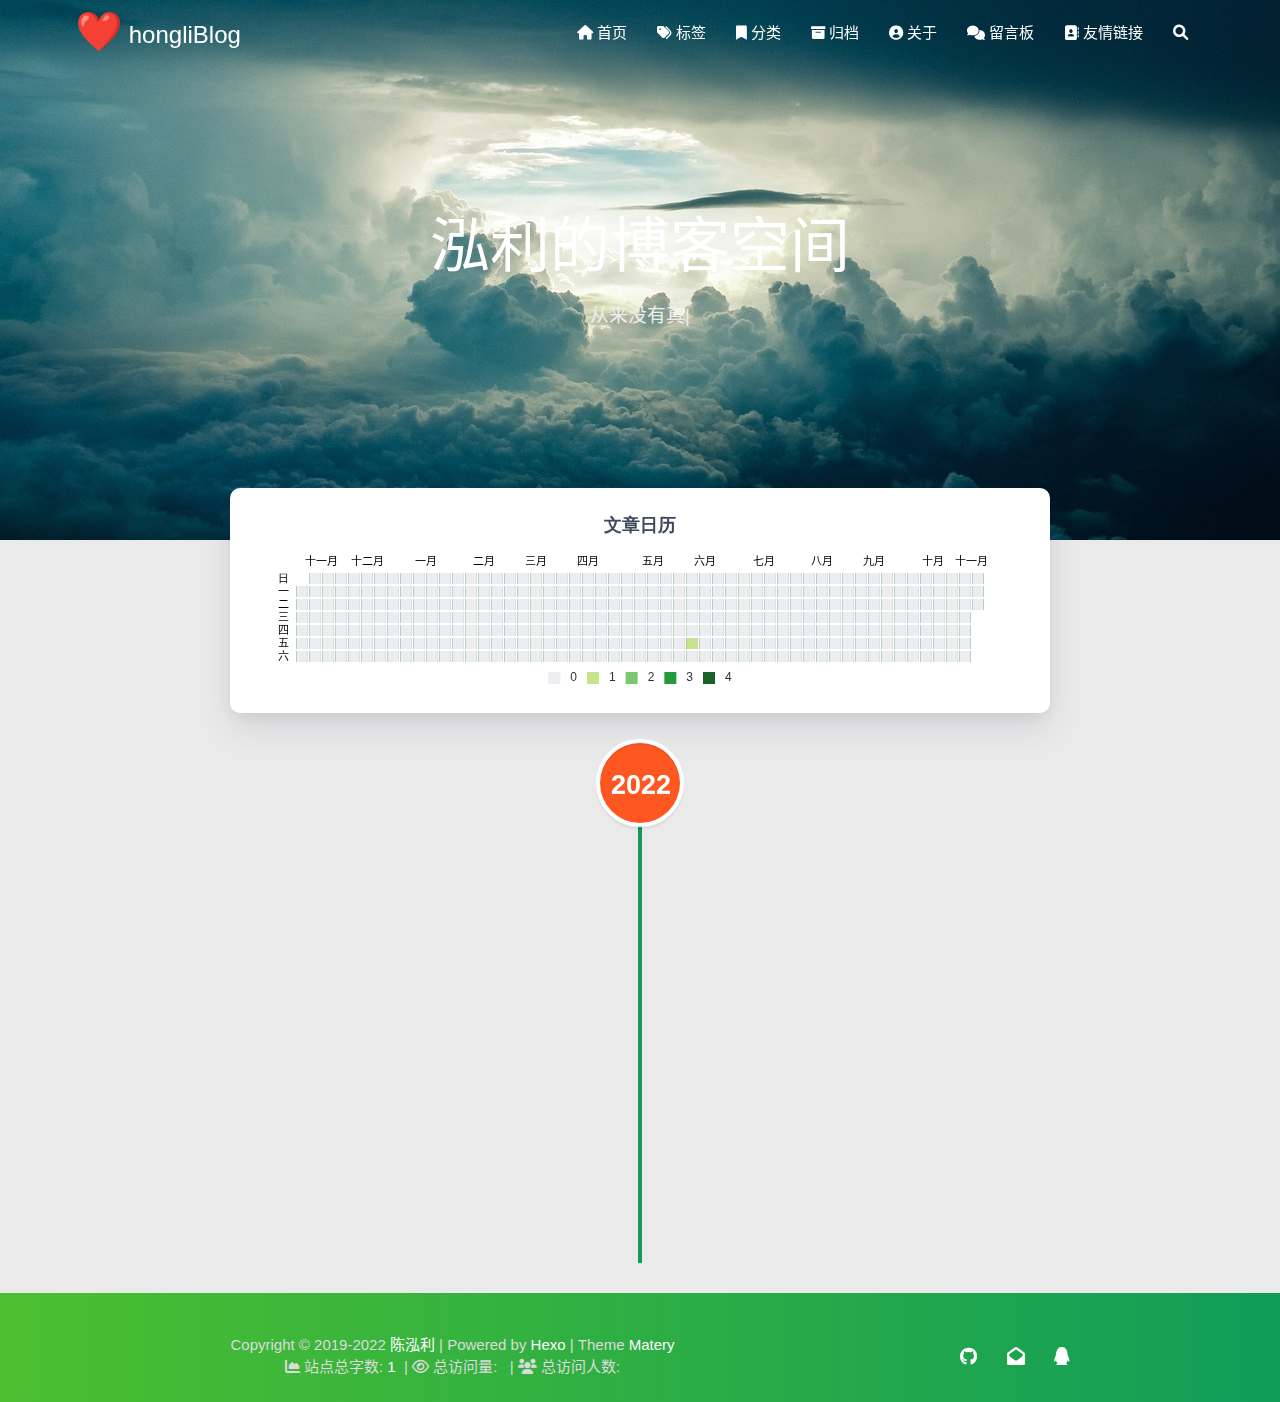
==== archives/index.html @ a7871074 "Site updated: 2022-11-08 13:44:32" ====
<!DOCTYPE HTML>
<html lang="zh-CN">


<head>
    <meta charset="utf-8">
    <meta name="keywords" content="归档, hongliBlog">
    <meta name="description" content="hongliBlog">
    <meta http-equiv="X-UA-Compatible" content="IE=edge">
    <meta name="viewport" content="width=device-width, initial-scale=1.0, user-scalable=no">
    <meta name="renderer" content="webkit|ie-stand|ie-comp">
    <meta name="mobile-web-app-capable" content="yes">
    <meta name="format-detection" content="telephone=no">
    <meta name="apple-mobile-web-app-capable" content="yes">
    <meta name="apple-mobile-web-app-status-bar-style" content="black-translucent">
    <meta name="referrer" content="no-referrer-when-downgrade">
    <!-- Global site tag (gtag.js) - Google Analytics -->


    

    <title>归档 | hongliBlog</title>
    <link rel="icon" type="image/png" href="/favicon.png">

    <link rel="stylesheet" type="text/css" href="/libs/awesome/css/all.min.css">
    <link rel="stylesheet" type="text/css" href="/libs/materialize/materialize.min.css">
    <link rel="stylesheet" type="text/css" href="/libs/aos/aos.css">
    <link rel="stylesheet" type="text/css" href="/libs/animate/animate.min.css">
    <link rel="stylesheet" type="text/css" href="/libs/lightGallery/css/lightgallery.min.css">
    <link rel="stylesheet" type="text/css" href="/css/matery.css">
    <link rel="stylesheet" type="text/css" href="/css/my.css">

    <script src="/libs/jquery/jquery-3.6.0.min.js"></script>

<meta name="generator" content="Hexo 6.2.0"></head>


<body>
    <header class="navbar-fixed">
    <nav id="headNav" class="bg-color nav-transparent">
        <div id="navContainer" class="nav-wrapper container">
            <div class="brand-logo">
                <a href="/" class="waves-effect waves-light">
                    
                    <img src="/medias/logo.png" class="logo-img" alt="LOGO">
                    
                    <span class="logo-span">hongliBlog</span>
                </a>
            </div>
            

<a href="#" data-target="mobile-nav" class="sidenav-trigger button-collapse"><i class="fas fa-bars"></i></a>
<ul class="right nav-menu">
  
  <li class="hide-on-med-and-down nav-item">
    
    <a href="/" class="waves-effect waves-light">
      
      <i class="fas fa-home" style="zoom: 0.6;"></i>
      
      <span>首页</span>
    </a>
    
  </li>
  
  <li class="hide-on-med-and-down nav-item">
    
    <a href="/tags" class="waves-effect waves-light">
      
      <i class="fas fa-tags" style="zoom: 0.6;"></i>
      
      <span>标签</span>
    </a>
    
  </li>
  
  <li class="hide-on-med-and-down nav-item">
    
    <a href="/categories" class="waves-effect waves-light">
      
      <i class="fas fa-bookmark" style="zoom: 0.6;"></i>
      
      <span>分类</span>
    </a>
    
  </li>
  
  <li class="hide-on-med-and-down nav-item">
    
    <a href="/archives" class="waves-effect waves-light">
      
      <i class="fas fa-archive" style="zoom: 0.6;"></i>
      
      <span>归档</span>
    </a>
    
  </li>
  
  <li class="hide-on-med-and-down nav-item">
    
    <a href="/about" class="waves-effect waves-light">
      
      <i class="fas fa-user-circle" style="zoom: 0.6;"></i>
      
      <span>关于</span>
    </a>
    
  </li>
  
  <li class="hide-on-med-and-down nav-item">
    
    <a href="/contact" class="waves-effect waves-light">
      
      <i class="fas fa-comments" style="zoom: 0.6;"></i>
      
      <span>留言板</span>
    </a>
    
  </li>
  
  <li class="hide-on-med-and-down nav-item">
    
    <a href="/friends" class="waves-effect waves-light">
      
      <i class="fas fa-address-book" style="zoom: 0.6;"></i>
      
      <span>友情链接</span>
    </a>
    
  </li>
  
  <li>
    <a href="#searchModal" class="modal-trigger waves-effect waves-light">
      <i id="searchIcon" class="fas fa-search" title="搜索" style="zoom: 0.85;"></i>
    </a>
  </li>
</ul>


<div id="mobile-nav" class="side-nav sidenav">

    <div class="mobile-head bg-color">
        
        <img src="/medias/logo.png" class="logo-img circle responsive-img">
        
        <div class="logo-name">hongliBlog</div>
        <div class="logo-desc">
            
            Never really desperate, only the lost of the soul.
            
        </div>
    </div>

    <ul class="menu-list mobile-menu-list">
        
        <li class="m-nav-item">
	  
		<a href="/" class="waves-effect waves-light">
			
			    <i class="fa-fw fas fa-home"></i>
			
			首页
		</a>
          
        </li>
        
        <li class="m-nav-item">
	  
		<a href="/tags" class="waves-effect waves-light">
			
			    <i class="fa-fw fas fa-tags"></i>
			
			标签
		</a>
          
        </li>
        
        <li class="m-nav-item">
	  
		<a href="/categories" class="waves-effect waves-light">
			
			    <i class="fa-fw fas fa-bookmark"></i>
			
			分类
		</a>
          
        </li>
        
        <li class="m-nav-item">
	  
		<a href="/archives" class="waves-effect waves-light">
			
			    <i class="fa-fw fas fa-archive"></i>
			
			归档
		</a>
          
        </li>
        
        <li class="m-nav-item">
	  
		<a href="/about" class="waves-effect waves-light">
			
			    <i class="fa-fw fas fa-user-circle"></i>
			
			关于
		</a>
          
        </li>
        
        <li class="m-nav-item">
	  
		<a href="/contact" class="waves-effect waves-light">
			
			    <i class="fa-fw fas fa-comments"></i>
			
			留言板
		</a>
          
        </li>
        
        <li class="m-nav-item">
	  
		<a href="/friends" class="waves-effect waves-light">
			
			    <i class="fa-fw fas fa-address-book"></i>
			
			友情链接
		</a>
          
        </li>
        
        
    </ul>
</div>


        </div>

        
    </nav>

</header>

    <div class="bg-cover pd-header about-cover">
    <div class="container">
    <div class="row">
    <div class="col s10 offset-s1 m8 offset-m2 l8 offset-l2">
        <div class="brand">
            <div class="title center-align">
                
                泓利的博客空间
                
            </div>

            <div class="description center-align">
                
                <span id="subtitle"></span>
                <script src="/libs/typed/typed.js"></script>
                <script>
                    var typed = new Typed("#subtitle", {
                        strings: [ 
                            
                                "从来没有真正的绝境, 只有心灵的迷途",
                            
                                "Never really desperate, only the lost of the soul",
                            
                                "戒骄戒躁 静心沉淀 温柔上进 善良乐观",
                            
                                "Guard against arrogance and rashness, calm precipitation, gentle, aspirant, kind and optimistic",
                            
                        ],
                        startDelay: 300,
                        typeSpeed: 100,
                        loop: true,
                        backSpeed: 50,
                        showCursor: true
                    });
                </script>
                
            </div>
        </div>
    </div>
</div>


<script>
    // 每天切换 banner 图.  Switch banner image every day.
    var bannerUrl = "/medias/banner/" + new Date().getDay() + '.jpg';
    $('.bg-cover').css('background-image', 'url(' + bannerUrl + ')');
</script>


    </div>
</div>

<main class="content">

    
    <div class="container archive-calendar">
    <div class="card">
        <div id="post-calendar" class="card-content"></div>
    </div>
</div>

<script type="text/javascript" src="/libs/echarts/echarts.min.js"></script>
<script type="text/javascript">
    let myChart = echarts.init(document.getElementById('post-calendar'));

    

    let option = {
        title: {
            top: 0,
            text: '文章日历',
            left: 'center',
            textStyle: {
                color: '#3C4858'
            }
        },
        tooltip: {
            padding: 10,
            backgroundColor: '#555',
            borderColor: '#777',
            borderWidth: 1,
            formatter: function (obj) {
                var value = obj.value;
                return '<div style="font-size: 14px;">' + value[0] + '：' + value[1] + '</div>';
            }
        },
        visualMap: {
            show: true,
            showLabel: true,
            categories: [0, 1, 2, 3, 4],
            calculable: true,
            inRange: {
                symbol: 'rect',
                color: ['#ebedf0', '#c6e48b', '#7bc96f', '#239a3b', '#196127']
            },
            itemWidth: 12,
            itemHeight: 12,
            orient: 'horizontal',
            left: 'center',
            bottom: 0
        },
        calendar: [{
            left: 'center',
            range: ["2021-11-08", "2022-11-08"],
            cellSize: [13, 13],
            splitLine: {
                show: false
            },
            itemStyle: {
                color: '#196127',
                borderColor: '#fff',
                borderWidth: 2
            },
            yearLabel: {
                show: false
            },
            monthLabel: {
                nameMap: 'cn',
                fontSize: 11
            },
            dayLabel: {
                formatter: '{start}  1st',
                nameMap: 'cn',
                fontSize: 11
            }
        }],
        series: [{
            type: 'heatmap',
            coordinateSystem: 'calendar',
            calendarIndex: 0,
            data: [["2021-11-08", 0], ["2021-11-09", 0], ["2021-11-10", 0], ["2021-11-11", 0], ["2021-11-12", 0], ["2021-11-13", 0], ["2021-11-14", 0], ["2021-11-15", 0], ["2021-11-16", 0], ["2021-11-17", 0], ["2021-11-18", 0], ["2021-11-19", 0], ["2021-11-20", 0], ["2021-11-21", 0], ["2021-11-22", 0], ["2021-11-23", 0], ["2021-11-24", 0], ["2021-11-25", 0], ["2021-11-26", 0], ["2021-11-27", 0], ["2021-11-28", 0], ["2021-11-29", 0], ["2021-11-30", 0], ["2021-12-01", 0], ["2021-12-02", 0], ["2021-12-03", 0], ["2021-12-04", 0], ["2021-12-05", 0], ["2021-12-06", 0], ["2021-12-07", 0], ["2021-12-08", 0], ["2021-12-09", 0], ["2021-12-10", 0], ["2021-12-11", 0], ["2021-12-12", 0], ["2021-12-13", 0], ["2021-12-14", 0], ["2021-12-15", 0], ["2021-12-16", 0], ["2021-12-17", 0], ["2021-12-18", 0], ["2021-12-19", 0], ["2021-12-20", 0], ["2021-12-21", 0], ["2021-12-22", 0], ["2021-12-23", 0], ["2021-12-24", 0], ["2021-12-25", 0], ["2021-12-26", 0], ["2021-12-27", 0], ["2021-12-28", 0], ["2021-12-29", 0], ["2021-12-30", 0], ["2021-12-31", 0], ["2022-01-01", 0], ["2022-01-02", 0], ["2022-01-03", 0], ["2022-01-04", 0], ["2022-01-05", 0], ["2022-01-06", 0], ["2022-01-07", 0], ["2022-01-08", 0], ["2022-01-09", 0], ["2022-01-10", 0], ["2022-01-11", 0], ["2022-01-12", 0], ["2022-01-13", 0], ["2022-01-14", 0], ["2022-01-15", 0], ["2022-01-16", 0], ["2022-01-17", 0], ["2022-01-18", 0], ["2022-01-19", 0], ["2022-01-20", 0], ["2022-01-21", 0], ["2022-01-22", 0], ["2022-01-23", 0], ["2022-01-24", 0], ["2022-01-25", 0], ["2022-01-26", 0], ["2022-01-27", 0], ["2022-01-28", 0], ["2022-01-29", 0], ["2022-01-30", 0], ["2022-01-31", 0], ["2022-02-01", 0], ["2022-02-02", 0], ["2022-02-03", 0], ["2022-02-04", 0], ["2022-02-05", 0], ["2022-02-06", 0], ["2022-02-07", 0], ["2022-02-08", 0], ["2022-02-09", 0], ["2022-02-10", 0], ["2022-02-11", 0], ["2022-02-12", 0], ["2022-02-13", 0], ["2022-02-14", 0], ["2022-02-15", 0], ["2022-02-16", 0], ["2022-02-17", 0], ["2022-02-18", 0], ["2022-02-19", 0], ["2022-02-20", 0], ["2022-02-21", 0], ["2022-02-22", 0], ["2022-02-23", 0], ["2022-02-24", 0], ["2022-02-25", 0], ["2022-02-26", 0], ["2022-02-27", 0], ["2022-02-28", 0], ["2022-03-01", 0], ["2022-03-02", 0], ["2022-03-03", 0], ["2022-03-04", 0], ["2022-03-05", 0], ["2022-03-06", 0], ["2022-03-07", 0], ["2022-03-08", 0], ["2022-03-09", 0], ["2022-03-10", 0], ["2022-03-11", 0], ["2022-03-12", 0], ["2022-03-13", 0], ["2022-03-14", 0], ["2022-03-15", 0], ["2022-03-16", 0], ["2022-03-17", 0], ["2022-03-18", 0], ["2022-03-19", 0], ["2022-03-20", 0], ["2022-03-21", 0], ["2022-03-22", 0], ["2022-03-23", 0], ["2022-03-24", 0], ["2022-03-25", 0], ["2022-03-26", 0], ["2022-03-27", 0], ["2022-03-28", 0], ["2022-03-29", 0], ["2022-03-30", 0], ["2022-03-31", 0], ["2022-04-01", 0], ["2022-04-02", 0], ["2022-04-03", 0], ["2022-04-04", 0], ["2022-04-05", 0], ["2022-04-06", 0], ["2022-04-07", 0], ["2022-04-08", 0], ["2022-04-09", 0], ["2022-04-10", 0], ["2022-04-11", 0], ["2022-04-12", 0], ["2022-04-13", 0], ["2022-04-14", 0], ["2022-04-15", 0], ["2022-04-16", 0], ["2022-04-17", 0], ["2022-04-18", 0], ["2022-04-19", 0], ["2022-04-20", 0], ["2022-04-21", 0], ["2022-04-22", 0], ["2022-04-23", 0], ["2022-04-24", 0], ["2022-04-25", 0], ["2022-04-26", 0], ["2022-04-27", 0], ["2022-04-28", 0], ["2022-04-29", 0], ["2022-04-30", 0], ["2022-05-01", 0], ["2022-05-02", 0], ["2022-05-03", 0], ["2022-05-04", 0], ["2022-05-05", 0], ["2022-05-06", 0], ["2022-05-07", 0], ["2022-05-08", 0], ["2022-05-09", 0], ["2022-05-10", 0], ["2022-05-11", 0], ["2022-05-12", 0], ["2022-05-13", 0], ["2022-05-14", 0], ["2022-05-15", 0], ["2022-05-16", 0], ["2022-05-17", 0], ["2022-05-18", 0], ["2022-05-19", 0], ["2022-05-20", 0], ["2022-05-21", 0], ["2022-05-22", 0], ["2022-05-23", 0], ["2022-05-24", 0], ["2022-05-25", 0], ["2022-05-26", 0], ["2022-05-27", 0], ["2022-05-28", 0], ["2022-05-29", 0], ["2022-05-30", 0], ["2022-05-31", 0], ["2022-06-01", 0], ["2022-06-02", 0], ["2022-06-03", 0], ["2022-06-04", 0], ["2022-06-05", 0], ["2022-06-06", 0], ["2022-06-07", 0], ["2022-06-08", 0], ["2022-06-09", 0], ["2022-06-10", 1], ["2022-06-11", 0], ["2022-06-12", 0], ["2022-06-13", 0], ["2022-06-14", 0], ["2022-06-15", 0], ["2022-06-16", 0], ["2022-06-17", 0], ["2022-06-18", 0], ["2022-06-19", 0], ["2022-06-20", 0], ["2022-06-21", 0], ["2022-06-22", 0], ["2022-06-23", 0], ["2022-06-24", 0], ["2022-06-25", 0], ["2022-06-26", 0], ["2022-06-27", 0], ["2022-06-28", 0], ["2022-06-29", 0], ["2022-06-30", 0], ["2022-07-01", 0], ["2022-07-02", 0], ["2022-07-03", 0], ["2022-07-04", 0], ["2022-07-05", 0], ["2022-07-06", 0], ["2022-07-07", 0], ["2022-07-08", 0], ["2022-07-09", 0], ["2022-07-10", 0], ["2022-07-11", 0], ["2022-07-12", 0], ["2022-07-13", 0], ["2022-07-14", 0], ["2022-07-15", 0], ["2022-07-16", 0], ["2022-07-17", 0], ["2022-07-18", 0], ["2022-07-19", 0], ["2022-07-20", 0], ["2022-07-21", 0], ["2022-07-22", 0], ["2022-07-23", 0], ["2022-07-24", 0], ["2022-07-25", 0], ["2022-07-26", 0], ["2022-07-27", 0], ["2022-07-28", 0], ["2022-07-29", 0], ["2022-07-30", 0], ["2022-07-31", 0], ["2022-08-01", 0], ["2022-08-02", 0], ["2022-08-03", 0], ["2022-08-04", 0], ["2022-08-05", 0], ["2022-08-06", 0], ["2022-08-07", 0], ["2022-08-08", 0], ["2022-08-09", 0], ["2022-08-10", 0], ["2022-08-11", 0], ["2022-08-12", 0], ["2022-08-13", 0], ["2022-08-14", 0], ["2022-08-15", 0], ["2022-08-16", 0], ["2022-08-17", 0], ["2022-08-18", 0], ["2022-08-19", 0], ["2022-08-20", 0], ["2022-08-21", 0], ["2022-08-22", 0], ["2022-08-23", 0], ["2022-08-24", 0], ["2022-08-25", 0], ["2022-08-26", 0], ["2022-08-27", 0], ["2022-08-28", 0], ["2022-08-29", 0], ["2022-08-30", 0], ["2022-08-31", 0], ["2022-09-01", 0], ["2022-09-02", 0], ["2022-09-03", 0], ["2022-09-04", 0], ["2022-09-05", 0], ["2022-09-06", 0], ["2022-09-07", 0], ["2022-09-08", 0], ["2022-09-09", 0], ["2022-09-10", 0], ["2022-09-11", 0], ["2022-09-12", 0], ["2022-09-13", 0], ["2022-09-14", 0], ["2022-09-15", 0], ["2022-09-16", 0], ["2022-09-17", 0], ["2022-09-18", 0], ["2022-09-19", 0], ["2022-09-20", 0], ["2022-09-21", 0], ["2022-09-22", 0], ["2022-09-23", 0], ["2022-09-24", 0], ["2022-09-25", 0], ["2022-09-26", 0], ["2022-09-27", 0], ["2022-09-28", 0], ["2022-09-29", 0], ["2022-09-30", 0], ["2022-10-01", 0], ["2022-10-02", 0], ["2022-10-03", 0], ["2022-10-04", 0], ["2022-10-05", 0], ["2022-10-06", 0], ["2022-10-07", 0], ["2022-10-08", 0], ["2022-10-09", 0], ["2022-10-10", 0], ["2022-10-11", 0], ["2022-10-12", 0], ["2022-10-13", 0], ["2022-10-14", 0], ["2022-10-15", 0], ["2022-10-16", 0], ["2022-10-17", 0], ["2022-10-18", 0], ["2022-10-19", 0], ["2022-10-20", 0], ["2022-10-21", 0], ["2022-10-22", 0], ["2022-10-23", 0], ["2022-10-24", 0], ["2022-10-25", 0], ["2022-10-26", 0], ["2022-10-27", 0], ["2022-10-28", 0], ["2022-10-29", 0], ["2022-10-30", 0], ["2022-10-31", 0], ["2022-11-01", 0], ["2022-11-02", 0], ["2022-11-03", 0], ["2022-11-04", 0], ["2022-11-05", 0], ["2022-11-06", 0], ["2022-11-07", 0], ["2022-11-08", 0]]
        }]

    };

    myChart.setOption(option);
</script>

    

    

    <div id="cd-timeline" class="container">
        
        <div class="cd-timeline-block">

            
            
            
            <div class="cd-timeline-img year" data-aos="zoom-in-up">
                <a href="/archives/2022">2022</a>
            </div>
            

            
            
            
            <div class="cd-timeline-img month" data-aos="zoom-in-up">
                <a href="/archives/2022/06">06</a>
            </div>
            

            
            <div class="cd-timeline-img day" data-aos="zoom-in-up">
                <span>10</span>
            </div>
            <article class="cd-timeline-content" data-aos="fade-up">
                <div class="article col s12 m6">
                    <div class="card">
                        <a href="/2022/06/10/hello-world/">
                            <div class="card-image">
                                
                                
                                <img src="/medias/featureimages/0.jpg" class="responsive-img" alt="">
                                
                                <span class="card-title"></span>
                            </div>
                        </a>
                        <div class="card-content article-content">
                            <div class="summary block-with-text">
                                
                                    嗨～
                                
                            </div>
                            <div class="publish-info">
                                <span class="publish-date">
                                    <i class="far fa-clock fa-fw icon-date"></i>2022-06-10
                                </span>
                                <span class="publish-author">
                                    
                                    <i class="fas fa-user fa-fw"></i>
                                    陈泓利
                                    
                                </span>
                            </div>
                        </div>

                        
                    </div>
                </div>
            </article>
        </div>
        
    </div>

</main>




    <footer class="page-footer bg-color">
    
        <link rel="stylesheet" href="/libs/aplayer/APlayer.min.css">
<style>
    .aplayer .aplayer-lrc p {
        
        display: none;
        
        font-size: 12px;
        font-weight: 700;
        line-height: 16px !important;
    }

    .aplayer .aplayer-lrc p.aplayer-lrc-current {
        
        display: none;
        
        font-size: 15px;
        color: #42b983;
    }

    
    .aplayer.aplayer-fixed.aplayer-narrow .aplayer-body {
        left: -66px !important;
    }

    .aplayer.aplayer-fixed.aplayer-narrow .aplayer-body:hover {
        left: 0px !important;
    }

    
</style>
<div class="">
    
    <div class="row">
        <meting-js class="col l8 offset-l2 m10 offset-m1 s12"
                   server="netease"
                   type="playlist"
                   id="2180120276"
                   fixed='true'
                   autoplay='true'
                   theme='#42b983'
                   loop='all'
                   order='random'
                   preload='auto'
                   volume='0.7'
                   list-folded='true'
        >
        </meting-js>
    </div>
</div>

<script src="/libs/aplayer/APlayer.min.js"></script>
<script src="/libs/aplayer/Meting.min.js"></script>

    

    <div class="container row center-align"
         style="margin-bottom: 0px !important;">
        <div class="col s12 m8 l8 copy-right">
            Copyright&nbsp;&copy;
            
                <span id="year">2019-2022</span>
            
            <a href="/about" target="_blank">陈泓利</a>
            |&nbsp;Powered by&nbsp;<a href="https://hexo.io/" target="_blank">Hexo</a>
            |&nbsp;Theme&nbsp;<a href="https://github.com/blinkfox/hexo-theme-matery" target="_blank">Matery</a>
            <br>
            
                &nbsp;<i class="fas fa-chart-area"></i>&nbsp;站点总字数:&nbsp;<span
                        class="white-color">1</span>
            
            
            
                
            
            
                <span id="busuanzi_container_site_pv">
                &nbsp;|&nbsp;<i class="far fa-eye"></i>&nbsp;总访问量:&nbsp;
                    <span id="busuanzi_value_site_pv" class="white-color"></span>
            </span>
            
            
                <span id="busuanzi_container_site_uv">
                &nbsp;|&nbsp;<i class="fas fa-users"></i>&nbsp;总访问人数:&nbsp;
                    <span id="busuanzi_value_site_uv" class="white-color"></span>
            </span>
            
            <br>

            <!-- 运行天数提醒. -->
            
            <br>
            
        </div>
        <div class="col s12 m4 l4 social-link social-statis">
    <a href="https://github.com/hongli1014" class="tooltipped" target="_blank" data-tooltip="访问我的GitHub" data-position="top" data-delay="50">
        <i class="fab fa-github"></i>
    </a>



    <a href="mailto:918835983@qq.com" class="tooltipped" target="_blank" data-tooltip="邮件联系我" data-position="top" data-delay="50">
        <i class="fas fa-envelope-open"></i>
    </a>







    <a href="tencent://AddContact/?fromId=50&fromSubId=1&subcmd=all&uin=918835983" class="tooltipped" target="_blank" data-tooltip="QQ联系我: 918835983" data-position="top" data-delay="50">
        <i class="fab fa-qq"></i>
    </a>







</div>
    </div>
</footer>

<div class="progress-bar"></div>


    <!-- 搜索遮罩框 -->
<div id="searchModal" class="modal">
    <div class="modal-content">
        <div class="search-header">
            <span class="title"><i class="fas fa-search"></i>&nbsp;&nbsp;搜索</span>
            <input type="search" id="searchInput" name="s" placeholder="请输入搜索的关键字"
                   class="search-input">
        </div>
        <div id="searchResult"></div>
    </div>
</div>

<script type="text/javascript">
$(function () {
    var searchFunc = function (path, search_id, content_id) {
        'use strict';
        $.ajax({
            url: path,
            dataType: "xml",
            success: function (xmlResponse) {
                // get the contents from search data
                var datas = $("entry", xmlResponse).map(function () {
                    return {
                        title: $("title", this).text(),
                        content: $("content", this).text(),
                        url: $("url", this).text()
                    };
                }).get();
                var $input = document.getElementById(search_id);
                var $resultContent = document.getElementById(content_id);
                $input.addEventListener('input', function () {
                    var str = '<ul class=\"search-result-list\">';
                    var keywords = this.value.trim().toLowerCase().split(/[\s\-]+/);
                    $resultContent.innerHTML = "";
                    if (this.value.trim().length <= 0) {
                        return;
                    }
                    // perform local searching
                    datas.forEach(function (data) {
                        var isMatch = true;
                        var data_title = data.title.trim().toLowerCase();
                        var data_content = data.content.trim().replace(/<[^>]+>/g, "").toLowerCase();
                        var data_url = data.url;
                        data_url = data_url.indexOf('/') === 0 ? data.url : '/' + data_url;
                        var index_title = -1;
                        var index_content = -1;
                        var first_occur = -1;
                        // only match artiles with not empty titles and contents
                        if (data_title !== '' && data_content !== '') {
                            keywords.forEach(function (keyword, i) {
                                index_title = data_title.indexOf(keyword);
                                index_content = data_content.indexOf(keyword);
                                if (index_title < 0 && index_content < 0) {
                                    isMatch = false;
                                } else {
                                    if (index_content < 0) {
                                        index_content = 0;
                                    }
                                    if (i === 0) {
                                        first_occur = index_content;
                                    }
                                }
                            });
                        }
                        // show search results
                        if (isMatch) {
                            str += "<li><a href='" + data_url + "' class='search-result-title'>" + data_title + "</a>";
                            var content = data.content.trim().replace(/<[^>]+>/g, "");
                            if (first_occur >= 0) {
                                // cut out 100 characters
                                var start = first_occur - 20;
                                var end = first_occur + 80;
                                if (start < 0) {
                                    start = 0;
                                }
                                if (start === 0) {
                                    end = 100;
                                }
                                if (end > content.length) {
                                    end = content.length;
                                }
                                var match_content = content.substr(start, end);
                                // highlight all keywords
                                keywords.forEach(function (keyword) {
                                    var regS = new RegExp(keyword, "gi");
                                    match_content = match_content.replace(regS, "<em class=\"search-keyword\">" + keyword + "</em>");
                                });

                                str += "<p class=\"search-result\">" + match_content + "...</p>"
                            }
                            str += "</li>";
                        }
                    });
                    str += "</ul>";
                    $resultContent.innerHTML = str;
                });
            }
        });
    };

    searchFunc('/search.xml', 'searchInput', 'searchResult');
});
</script>

    <!-- 回到顶部按钮 -->
<div id="backTop" class="top-scroll">
    <a class="btn-floating btn-large waves-effect waves-light" href="#!">
        <i class="fas fa-arrow-up"></i>
    </a>
</div>


    <script src="/libs/materialize/materialize.min.js"></script>
    <script src="/libs/masonry/masonry.pkgd.min.js"></script>
    <script src="/libs/aos/aos.js"></script>
    <script src="/libs/scrollprogress/scrollProgress.min.js"></script>
    <script src="/libs/lightGallery/js/lightgallery-all.min.js"></script>
    <script src="/js/matery.js"></script>

    

    

    <!-- 雪花特效 -->
    

    <!-- 鼠标星星特效 -->
    

    

    <!-- Baidu Analytics -->

    <!-- Baidu Push -->

<script>
    (function () {
        var bp = document.createElement('script');
        var curProtocol = window.location.protocol.split(':')[0];
        if (curProtocol === 'https') {
            bp.src = 'https://zz.bdstatic.com/linksubmit/push.js';
        } else {
            bp.src = 'http://push.zhanzhang.baidu.com/push.js';
        }
        var s = document.getElementsByTagName("script")[0];
        s.parentNode.insertBefore(bp, s);
    })();
</script>

    
    <script src="/libs/others/clicklove.js" async="async"></script>
    
    
    <script async src="/libs/others/busuanzi.pure.mini.js"></script>
    

    

    

    <!--腾讯兔小巢-->
    
    

    

    

    
    <script src="/libs/instantpage/instantpage.js" type="module"></script>
    

</body>

</html>
---- libs/lightGallery/css/lightgallery.min.css ----
@font-face{font-family:lg;src:url(../fonts/lg.ttf?22t19m) format("truetype"),url(../fonts/lg.woff?22t19m) format("woff"),url(../fonts/lg.svg?22t19m#lg) format("svg");font-weight:400;font-style:normal;font-display:block}.lg-icon{font-family:lg!important;speak:never;font-style:normal;font-weight:400;font-variant:normal;text-transform:none;line-height:1;-webkit-font-smoothing:antialiased;-moz-osx-font-smoothing:grayscale}.lg-actions .lg-next,.lg-actions .lg-prev{background-color:rgba(0,0,0,.45);border-radius:2px;color:#999;cursor:pointer;display:block;font-size:22px;margin-top:-10px;padding:8px 10px 9px;position:absolute;top:50%;z-index:1080;border:none;outline:0}.lg-actions .lg-next.disabled,.lg-actions .lg-prev.disabled{pointer-events:none;opacity:.5}.lg-actions .lg-next:hover,.lg-actions .lg-prev:hover{color:#FFF}.lg-actions .lg-next{right:20px}.lg-actions .lg-next:before{content:"\e095"}.lg-actions .lg-prev{left:20px}.lg-actions .lg-prev:after{content:"\e094"}@-webkit-keyframes lg-right-end{0%,100%{left:0}50%{left:-30px}}@-moz-keyframes lg-right-end{0%,100%{left:0}50%{left:-30px}}@-ms-keyframes lg-right-end{0%,100%{left:0}50%{left:-30px}}@keyframes lg-right-end{0%,100%{left:0}50%{left:-30px}}@-webkit-keyframes lg-left-end{0%,100%{left:0}50%{left:30px}}@-moz-keyframes lg-left-end{0%,100%{left:0}50%{left:30px}}@-ms-keyframes lg-left-end{0%,100%{left:0}50%{left:30px}}@keyframes lg-left-end{0%,100%{left:0}50%{left:30px}}.lg-outer.lg-right-end .lg-object{-webkit-animation:lg-right-end .3s;-o-animation:lg-right-end .3s;animation:lg-right-end .3s;position:relative}.lg-outer.lg-left-end .lg-object{-webkit-animation:lg-left-end .3s;-o-animation:lg-left-end .3s;animation:lg-left-end .3s;position:relative}.lg-toolbar{z-index:1082;left:0;position:absolute;top:0;width:100%;background-color:rgba(0,0,0,.45)}.lg-toolbar .lg-icon{color:#999;cursor:pointer;float:right;font-size:24px;height:47px;line-height:27px;padding:10px 0;text-align:center;width:50px;text-decoration:none!important;outline:0;background:0 0;border:none;box-shadow:none;-webkit-transition:color .2s linear;-o-transition:color .2s linear;transition:color .2s linear}.lg-toolbar .lg-icon:hover{color:#FFF}.lg-toolbar .lg-close:after{content:"\e070"}.lg-toolbar .lg-download:after{content:"\e0f2"}.lg-sub-html{background-color:rgba(0,0,0,.45);bottom:0;color:#EEE;font-size:16px;left:0;padding:10px 40px;position:fixed;right:0;text-align:center;z-index:1080}.lg-sub-html h4{margin:0;font-size:13px;font-weight:700}.lg-sub-html p{font-size:12px;margin:5px 0 0}#lg-counter{color:#999;display:inline-block;font-size:16px;padding-left:20px;padding-top:12px;vertical-align:middle}.lg-next,.lg-prev,.lg-toolbar{opacity:1;-webkit-transition:-webkit-transform .35s cubic-bezier(0,0,.25,1) 0s,opacity .35s cubic-bezier(0,0,.25,1) 0s,color .2s linear;-moz-transition:-moz-transform .35s cubic-bezier(0,0,.25,1) 0s,opacity .35s cubic-bezier(0,0,.25,1) 0s,color .2s linear;-o-transition:-o-transform .35s cubic-bezier(0,0,.25,1) 0s,opacity .35s cubic-bezier(0,0,.25,1) 0s,color .2s linear;transition:transform .35s cubic-bezier(0,0,.25,1) 0s,opacity .35s cubic-bezier(0,0,.25,1) 0s,color .2s linear}.lg-hide-items .lg-prev{opacity:0;-webkit-transform:translate3d(-10px,0,0);transform:translate3d(-10px,0,0)}.lg-hide-items .lg-next{opacity:0;-webkit-transform:translate3d(10px,0,0);transform:translate3d(10px,0,0)}.lg-hide-items .lg-toolbar{opacity:0;-webkit-transform:translate3d(0,-10px,0);transform:translate3d(0,-10px,0)}body:not(.lg-from-hash) .lg-outer.lg-start-zoom .lg-object{-webkit-transform:scale3d(.5,.5,.5);transform:scale3d(.5,.5,.5);opacity:0;-webkit-transition:-webkit-transform 250ms cubic-bezier(0,0,.25,1) 0s,opacity 250ms cubic-bezier(0,0,.25,1)!important;-moz-transition:-moz-transform 250ms cubic-bezier(0,0,.25,1) 0s,opacity 250ms cubic-bezier(0,0,.25,1)!important;-o-transition:-o-transform 250ms cubic-bezier(0,0,.25,1) 0s,opacity 250ms cubic-bezier(0,0,.25,1)!important;transition:transform 250ms cubic-bezier(0,0,.25,1) 0s,opacity 250ms cubic-bezier(0,0,.25,1)!important;-webkit-transform-origin:50% 50%;-moz-transform-origin:50% 50%;-ms-transform-origin:50% 50%;transform-origin:50% 50%}body:not(.lg-from-hash) .lg-outer.lg-start-zoom .lg-item.lg-complete .lg-object{-webkit-transform:scale3d(1,1,1);transform:scale3d(1,1,1);opacity:1}.lg-outer .lg-thumb-outer{background-color:#0D0A0A;bottom:0;position:absolute;width:100%;z-index:1080;max-height:350px;-webkit-transform:translate3d(0,100%,0);transform:translate3d(0,100%,0);-webkit-transition:-webkit-transform .25s cubic-bezier(0,0,.25,1) 0s;-moz-transition:-moz-transform .25s cubic-bezier(0,0,.25,1) 0s;-o-transition:-o-transform .25s cubic-bezier(0,0,.25,1) 0s;transition:transform .25s cubic-bezier(0,0,.25,1) 0s}.lg-outer .lg-thumb-outer.lg-grab .lg-thumb-item{cursor:-webkit-grab;cursor:-moz-grab;cursor:-o-grab;cursor:-ms-grab;cursor:grab}.lg-outer .lg-thumb-outer.lg-grabbing .lg-thumb-item{cursor:move;cursor:-webkit-grabbing;cursor:-moz-grabbing;cursor:-o-grabbing;cursor:-ms-grabbing;cursor:grabbing}.lg-outer .lg-thumb-outer.lg-dragging .lg-thumb{-webkit-transition-duration:0s!important;transition-duration:0s!important}.lg-outer.lg-thumb-open .lg-thumb-outer{-webkit-transform:translate3d(0,0,0);transform:translate3d(0,0,0)}.lg-outer .lg-thumb{padding:10px 0;height:100%;margin-bottom:-5px}.lg-outer .lg-thumb-item{cursor:pointer;float:left;overflow:hidden;height:100%;border:2px solid #FFF;border-radius:4px;margin-bottom:5px}@media (min-width:1025px){.lg-outer .lg-thumb-item{-webkit-transition:border-color .25s ease;-o-transition:border-color .25s ease;transition:border-color .25s ease}}.lg-outer .lg-thumb-item.active,.lg-outer .lg-thumb-item:hover{border-color:#a90707}.lg-outer .lg-thumb-item img{width:100%;height:100%;object-fit:cover}.lg-outer.lg-has-thumb .lg-item{padding-bottom:120px}.lg-outer.lg-can-toggle .lg-item{padding-bottom:0}.lg-outer.lg-pull-caption-up .lg-sub-html{-webkit-transition:bottom .25s ease;-o-transition:bottom .25s ease;transition:bottom .25s ease}.lg-outer.lg-pull-caption-up.lg-thumb-open .lg-sub-html{bottom:100px}.lg-outer .lg-toogle-thumb{background-color:#0D0A0A;border-radius:2px 2px 0 0;color:#999;cursor:pointer;font-size:24px;height:39px;line-height:27px;padding:5px 0;position:absolute;right:20px;text-align:center;top:-39px;width:50px;outline:0;border:none}.lg-outer .lg-toogle-thumb:after{content:"\e1ff"}.lg-outer .lg-toogle-thumb:hover{color:#FFF}.lg-outer .lg-video-cont{display:inline-block;vertical-align:middle;max-width:1140px;max-height:100%;width:100%;padding:0 5px}.lg-outer .lg-video{width:100%;height:0;padding-bottom:56.25%;overflow:hidden;position:relative}.lg-outer .lg-video .lg-object{display:inline-block;position:absolute;top:0;left:0;width:100%!important;height:100%!important}.lg-outer .lg-video .lg-video-play{width:84px;height:59px;position:absolute;left:50%;top:50%;margin-left:-42px;margin-top:-30px;z-index:1080;cursor:pointer}.lg-outer .lg-has-iframe .lg-video{-webkit-overflow-scrolling:touch;overflow:auto}.lg-outer .lg-has-vimeo .lg-video-play{background:url(../img/vimeo-play.png) no-repeat}.lg-outer .lg-has-vimeo:hover .lg-video-play{background:url(../img/vimeo-play.png) 0 -58px no-repeat}.lg-outer .lg-has-html5 .lg-video-play{background:url(../img/video-play.png) no-repeat;height:64px;margin-left:-32px;margin-top:-32px;width:64px;opacity:.8}.lg-outer .lg-has-html5:hover .lg-video-play{opacity:1}.lg-outer .lg-has-youtube .lg-video-play{background:url(../img/youtube-play.png) no-repeat}.lg-outer .lg-has-youtube:hover .lg-video-play{background:url(../img/youtube-play.png) 0 -60px no-repeat}.lg-outer .lg-video-object{width:100%!important;height:100%!important;position:absolute;top:0;left:0}.lg-outer .lg-has-video .lg-video-object{visibility:hidden}.lg-outer .lg-has-video.lg-video-playing .lg-object,.lg-outer .lg-has-video.lg-video-playing .lg-video-play{display:none}.lg-outer .lg-has-video.lg-video-playing .lg-video-object{visibility:visible}.lg-progress-bar{background-color:#333;height:5px;left:0;position:absolute;top:0;width:100%;z-index:1083;opacity:0;-webkit-transition:opacity 80ms ease 0s;-moz-transition:opacity 80ms ease 0s;-o-transition:opacity 80ms ease 0s;transition:opacity 80ms ease 0s}.lg-progress-bar .lg-progress{background-color:#a90707;height:5px;width:0}.lg-progress-bar.lg-start .lg-progress{width:100%}.lg-show-autoplay .lg-progress-bar{opacity:1}.lg-autoplay-button:after{content:"\e01d"}.lg-show-autoplay .lg-autoplay-button:after{content:"\e01a"}.lg-outer.lg-css3.lg-zoom-dragging .lg-item.lg-complete.lg-zoomable .lg-image,.lg-outer.lg-css3.lg-zoom-dragging .lg-item.lg-complete.lg-zoomable .lg-img-wrap{-webkit-transition-duration:0s;transition-duration:0s}.lg-outer.lg-use-transition-for-zoom .lg-item.lg-complete.lg-zoomable .lg-img-wrap{-webkit-transition:-webkit-transform .3s cubic-bezier(0,0,.25,1) 0s;-moz-transition:-moz-transform .3s cubic-bezier(0,0,.25,1) 0s;-o-transition:-o-transform .3s cubic-bezier(0,0,.25,1) 0s;transition:transform .3s cubic-bezier(0,0,.25,1) 0s}.lg-outer.lg-use-left-for-zoom .lg-item.lg-complete.lg-zoomable .lg-img-wrap{-webkit-transition:left .3s cubic-bezier(0,0,.25,1) 0s,top .3s cubic-bezier(0,0,.25,1) 0s;-moz-transition:left .3s cubic-bezier(0,0,.25,1) 0s,top .3s cubic-bezier(0,0,.25,1) 0s;-o-transition:left .3s cubic-bezier(0,0,.25,1) 0s,top .3s cubic-bezier(0,0,.25,1) 0s;transition:left .3s cubic-bezier(0,0,.25,1) 0s,top .3s cubic-bezier(0,0,.25,1) 0s}.lg-outer .lg-item.lg-complete.lg-zoomable .lg-img-wrap{-webkit-transform:translate3d(0,0,0);transform:translate3d(0,0,0);-webkit-backface-visibility:hidden;-moz-backface-visibility:hidden;backface-visibility:hidden}.lg-outer .lg-item.lg-complete.lg-zoomable .lg-image{-webkit-transform:scale3d(1,1,1);transform:scale3d(1,1,1);-webkit-transition:-webkit-transform .3s cubic-bezier(0,0,.25,1) 0s,opacity .15s!important;-moz-transition:-moz-transform .3s cubic-bezier(0,0,.25,1) 0s,opacity .15s!important;-o-transition:-o-transform .3s cubic-bezier(0,0,.25,1) 0s,opacity .15s!important;transition:transform .3s cubic-bezier(0,0,.25,1) 0s,opacity .15s!important;-webkit-transform-origin:0 0;-moz-transform-origin:0 0;-ms-transform-origin:0 0;transform-origin:0 0;-webkit-backface-visibility:hidden;-moz-backface-visibility:hidden;backface-visibility:hidden}#lg-zoom-in:after{content:"\e311"}#lg-actual-size{font-size:20px}#lg-actual-size:after{content:"\e033"}#lg-zoom-out{opacity:.5;pointer-events:none}#lg-zoom-out:after{content:"\e312"}.lg-zoomed #lg-zoom-out{opacity:1;pointer-events:auto}.lg-outer .lg-pager-outer{bottom:60px;left:0;position:absolute;right:0;text-align:center;z-index:1080;height:10px}.lg-outer .lg-pager-outer.lg-pager-hover .lg-pager-cont{overflow:visible}.lg-outer .lg-pager-cont{cursor:pointer;display:inline-block;overflow:hidden;position:relative;vertical-align:top;margin:0 5px}.lg-outer .lg-pager-cont:hover .lg-pager-thumb-cont{opacity:1;-webkit-transform:translate3d(0,0,0);transform:translate3d(0,0,0)}.lg-outer .lg-pager-cont.lg-pager-active .lg-pager{box-shadow:0 0 0 2px #fff inset}.lg-outer .lg-pager-thumb-cont{background-color:#fff;color:#FFF;bottom:100%;height:83px;left:0;margin-bottom:20px;margin-left:-60px;opacity:0;padding:5px;position:absolute;width:120px;border-radius:3px;-webkit-transition:opacity .15s ease 0s,-webkit-transform .15s ease 0s;-moz-transition:opacity .15s ease 0s,-moz-transform .15s ease 0s;-o-transition:opacity .15s ease 0s,-o-transform .15s ease 0s;transition:opacity .15s ease 0s,transform .15s ease 0s;-webkit-transform:translate3d(0,5px,0);transform:translate3d(0,5px,0)}.lg-outer .lg-pager-thumb-cont img{width:100%;height:100%}.lg-outer .lg-pager{background-color:rgba(255,255,255,.5);border-radius:50%;box-shadow:0 0 0 8px rgba(255,255,255,.7) inset;display:block;height:12px;-webkit-transition:box-shadow .3s ease 0s;-o-transition:box-shadow .3s ease 0s;transition:box-shadow .3s ease 0s;width:12px}.lg-outer .lg-pager:focus,.lg-outer .lg-pager:hover{box-shadow:0 0 0 8px #fff inset}.lg-outer .lg-caret{border-left:10px solid transparent;border-right:10px solid transparent;border-top:10px dashed;bottom:-10px;display:inline-block;height:0;left:50%;margin-left:-5px;position:absolute;vertical-align:middle;width:0}.lg-fullscreen:after{content:"\e20c"}.lg-fullscreen-on .lg-fullscreen:after{content:"\e20d"}.lg-outer #lg-dropdown-overlay{background-color:rgba(0,0,0,.25);bottom:0;cursor:default;left:0;position:fixed;right:0;top:0;z-index:1081;opacity:0;visibility:hidden;-webkit-transition:visibility 0s linear .18s,opacity .18s linear 0s;-o-transition:visibility 0s linear .18s,opacity .18s linear 0s;transition:visibility 0s linear .18s,opacity .18s linear 0s}.lg-outer.lg-dropdown-active #lg-dropdown-overlay,.lg-outer.lg-dropdown-active .lg-dropdown{-webkit-transition-delay:0s;transition-delay:0s;-moz-transform:translate3d(0,0,0);-o-transform:translate3d(0,0,0);-ms-transform:translate3d(0,0,0);-webkit-transform:translate3d(0,0,0);transform:translate3d(0,0,0);opacity:1;visibility:visible}.lg-outer.lg-dropdown-active #lg-share{color:#FFF}.lg-outer .lg-dropdown{background-color:#fff;border-radius:2px;font-size:14px;list-style-type:none;margin:0;padding:10px 0;position:absolute;right:0;text-align:left;top:50px;opacity:0;visibility:hidden;-moz-transform:translate3d(0,5px,0);-o-transform:translate3d(0,5px,0);-ms-transform:translate3d(0,5px,0);-webkit-transform:translate3d(0,5px,0);transform:translate3d(0,5px,0);-webkit-transition:-webkit-transform .18s linear 0s,visibility 0s linear .5s,opacity .18s linear 0s;-moz-transition:-moz-transform .18s linear 0s,visibility 0s linear .5s,opacity .18s linear 0s;-o-transition:-o-transform .18s linear 0s,visibility 0s linear .5s,opacity .18s linear 0s;transition:transform .18s linear 0s,visibility 0s linear .5s,opacity .18s linear 0s}.lg-outer .lg-dropdown:after{content:"";display:block;height:0;width:0;position:absolute;border:8px solid transparent;border-bottom-color:#FFF;right:16px;top:-16px}.lg-outer .lg-dropdown>li:last-child{margin-bottom:0}.lg-outer .lg-dropdown>li:hover .lg-icon,.lg-outer .lg-dropdown>li:hover a{color:#333}.lg-outer .lg-dropdown a{color:#333;display:block;white-space:pre;padding:4px 12px;font-family:"Open Sans","Helvetica Neue",Helvetica,Arial,sans-serif;font-size:12px}.lg-outer .lg-dropdown a:hover{background-color:rgba(0,0,0,.07)}.lg-outer .lg-dropdown .lg-dropdown-text{display:inline-block;line-height:1;margin-top:-3px;vertical-align:middle}.lg-outer .lg-dropdown .lg-icon{color:#333;display:inline-block;float:none;font-size:20px;height:auto;line-height:1;margin-right:8px;padding:0;vertical-align:middle;width:auto}.lg-outer,.lg-outer .lg,.lg-outer .lg-inner{height:100%;width:100%}.lg-outer #lg-share{position:relative}.lg-outer #lg-share:after{content:"\e80d"}.lg-outer #lg-share-facebook .lg-icon{color:#3b5998}.lg-outer #lg-share-facebook .lg-icon:after{content:"\e904"}.lg-outer #lg-share-twitter .lg-icon{color:#00aced}.lg-outer #lg-share-twitter .lg-icon:after{content:"\e907"}.lg-outer #lg-share-googleplus .lg-icon{color:#dd4b39}.lg-outer #lg-share-googleplus .lg-icon:after{content:"\e905"}.lg-outer #lg-share-pinterest .lg-icon{color:#cb2027}.lg-outer #lg-share-pinterest .lg-icon:after{content:"\e906"}.lg-outer .lg-img-rotate{position:absolute;padding:0 5px;left:0;right:0;top:0;bottom:0;-webkit-transition:-webkit-transform .3s cubic-bezier(.32,0,.67,0) 0s;-moz-transition:-moz-transform .3s cubic-bezier(.32,0,.67,0) 0s;-o-transition:-o-transform .3s cubic-bezier(.32,0,.67,0) 0s;transition:transform .3s cubic-bezier(.32,0,.67,0) 0s}.lg-rotate-left:after{content:"\e900"}.lg-rotate-right:after{content:"\e901"}.lg-icon.lg-flip-hor,.lg-icon.lg-flip-ver{font-size:26px}.lg-flip-ver:after{content:"\e903"}.lg-flip-hor:after{content:"\e902"}.lg-group:after{content:"";display:table;clear:both}.lg-outer{position:fixed;top:0;left:0;z-index:1050;text-align:left;opacity:0;outline:0;-webkit-transition:opacity .15s ease 0s;-o-transition:opacity .15s ease 0s;transition:opacity .15s ease 0s}.lg-outer *{-webkit-box-sizing:border-box;-moz-box-sizing:border-box;box-sizing:border-box}.lg-outer.lg-visible{opacity:1}.lg-outer.lg-css3 .lg-item.lg-current,.lg-outer.lg-css3 .lg-item.lg-next-slide,.lg-outer.lg-css3 .lg-item.lg-prev-slide{-webkit-transition-duration:inherit!important;transition-duration:inherit!important;-webkit-transition-timing-function:inherit!important;transition-timing-function:inherit!important}.lg-outer.lg-css3.lg-dragging .lg-item.lg-current,.lg-outer.lg-css3.lg-dragging .lg-item.lg-next-slide,.lg-outer.lg-css3.lg-dragging .lg-item.lg-prev-slide{-webkit-transition-duration:0s!important;transition-duration:0s!important;opacity:1}.lg-outer.lg-grab img.lg-object{cursor:-webkit-grab;cursor:-moz-grab;cursor:-o-grab;cursor:-ms-grab;cursor:grab}.lg-outer.lg-grabbing img.lg-object{cursor:move;cursor:-webkit-grabbing;cursor:-moz-grabbing;cursor:-o-grabbing;cursor:-ms-grabbing;cursor:grabbing}.lg-outer .lg{position:relative;overflow:hidden;margin-left:auto;margin-right:auto;max-width:100%;max-height:100%}.lg-outer .lg-inner{position:absolute;left:0;top:0;white-space:nowrap}.lg-outer .lg-item{background:url(../img/loading.gif) center center no-repeat;display:none!important}.lg-outer.lg-css .lg-current,.lg-outer.lg-css3 .lg-current,.lg-outer.lg-css3 .lg-next-slide,.lg-outer.lg-css3 .lg-prev-slide{display:inline-block!important}.lg-outer .lg-img-wrap,.lg-outer .lg-item{display:inline-block;text-align:center;position:absolute;width:100%;height:100%}.lg-outer .lg-img-wrap:before,.lg-outer .lg-item:before{content:"";display:inline-block;height:50%;width:1px;margin-right:-1px}.lg-outer .lg-img-wrap{position:absolute;padding:0 5px;left:0;right:0;top:0;bottom:0}.lg-outer .lg-item.lg-complete{background-image:none}.lg-outer .lg-item.lg-current{z-index:1060}.lg-outer .lg-image{display:inline-block;vertical-align:middle;max-width:100%;max-height:100%;width:auto!important;height:auto!important}.lg-outer.lg-show-after-load .lg-item .lg-object,.lg-outer.lg-show-after-load .lg-item .lg-video-play{opacity:0;-webkit-transition:opacity .15s ease 0s;-o-transition:opacity .15s ease 0s;transition:opacity .15s ease 0s}.lg-outer.lg-show-after-load .lg-item.lg-complete .lg-object,.lg-outer.lg-show-after-load .lg-item.lg-complete .lg-video-play{opacity:1}.lg-outer .lg-empty-html,.lg-outer.lg-hide-download #lg-download{display:none}.lg-backdrop{position:fixed;top:0;left:0;right:0;bottom:0;z-index:1040;background-color:#000;opacity:0;-webkit-transition:opacity .15s ease 0s;-o-transition:opacity .15s ease 0s;transition:opacity .15s ease 0s}.lg-backdrop.in{opacity:1}.lg-css3.lg-no-trans .lg-current,.lg-css3.lg-no-trans .lg-next-slide,.lg-css3.lg-no-trans .lg-prev-slide{-webkit-transition:none 0s ease 0s!important;-moz-transition:none 0s ease 0s!important;-o-transition:none 0s ease 0s!important;transition:none 0s ease 0s!important}.lg-css3.lg-use-css3 .lg-item,.lg-css3.lg-use-left .lg-item{-webkit-backface-visibility:hidden;-moz-backface-visibility:hidden;backface-visibility:hidden}.lg-css3.lg-fade .lg-item{opacity:0}.lg-css3.lg-fade .lg-item.lg-current{opacity:1}.lg-css3.lg-fade .lg-item.lg-current,.lg-css3.lg-fade .lg-item.lg-next-slide,.lg-css3.lg-fade .lg-item.lg-prev-slide{-webkit-transition:opacity .1s ease 0s;-moz-transition:opacity .1s ease 0s;-o-transition:opacity .1s ease 0s;transition:opacity .1s ease 0s}.lg-css3.lg-slide.lg-use-css3 .lg-item{opacity:0}.lg-css3.lg-slide.lg-use-css3 .lg-item.lg-prev-slide{-webkit-transform:translate3d(-100%,0,0);transform:translate3d(-100%,0,0)}.lg-css3.lg-slide.lg-use-css3 .lg-item.lg-next-slide{-webkit-transform:translate3d(100%,0,0);transform:translate3d(100%,0,0)}.lg-css3.lg-slide.lg-use-css3 .lg-item.lg-current{-webkit-transform:translate3d(0,0,0);transform:translate3d(0,0,0);opacity:1}.lg-css3.lg-slide.lg-use-css3 .lg-item.lg-current,.lg-css3.lg-slide.lg-use-css3 .lg-item.lg-next-slide,.lg-css3.lg-slide.lg-use-css3 .lg-item.lg-prev-slide{-webkit-transition:-webkit-transform 1s cubic-bezier(0,0,.25,1) 0s,opacity .1s ease 0s;-moz-transition:-moz-transform 1s cubic-bezier(0,0,.25,1) 0s,opacity .1s ease 0s;-o-transition:-o-transform 1s cubic-bezier(0,0,.25,1) 0s,opacity .1s ease 0s;transition:transform 1s cubic-bezier(0,0,.25,1) 0s,opacity .1s ease 0s}.lg-css3.lg-slide.lg-use-left .lg-item{opacity:0;position:absolute;left:0}.lg-css3.lg-slide.lg-use-left .lg-item.lg-prev-slide{left:-100%}.lg-css3.lg-slide.lg-use-left .lg-item.lg-next-slide{left:100%}.lg-css3.lg-slide.lg-use-left .lg-item.lg-current{left:0;opacity:1}.lg-css3.lg-slide.lg-use-left .lg-item.lg-current,.lg-css3.lg-slide.lg-use-left .lg-item.lg-next-slide,.lg-css3.lg-slide.lg-use-left .lg-item.lg-prev-slide{-webkit-transition:left 1s cubic-bezier(0,0,.25,1) 0s,opacity .1s ease 0s;-moz-transition:left 1s cubic-bezier(0,0,.25,1) 0s,opacity .1s ease 0s;-o-transition:left 1s cubic-bezier(0,0,.25,1) 0s,opacity .1s ease 0s;transition:left 1s cubic-bezier(0,0,.25,1) 0s,opacity .1s ease 0s}
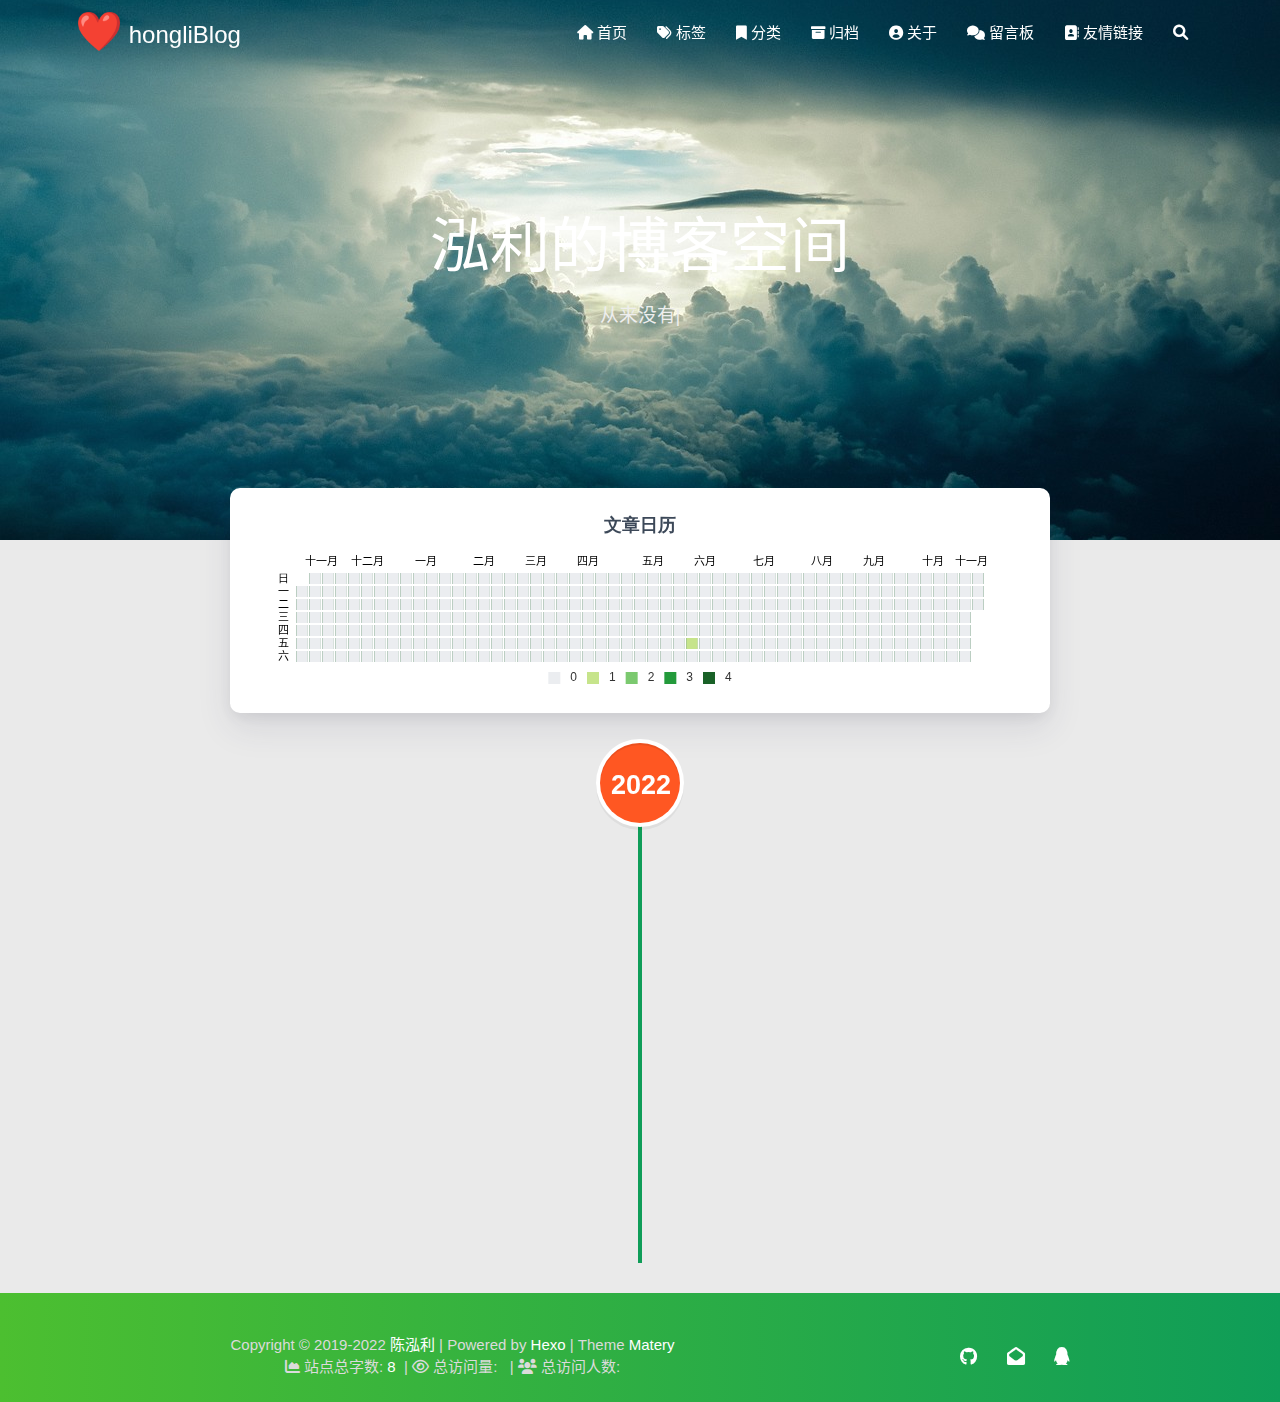
==== commit 6d21bad8: "Site updated: 2022-11-08 20:02:05" ====
--- a/archives/index.html
+++ b/archives/index.html
@@ -423,7 +423,7 @@
                         <div class="card-content article-content">
                             <div class="summary block-with-text">
                                 
-                                    嗨～
+                                    平行时空异地少女
                                 
                             </div>
                             <div class="publish-info">
@@ -522,7 +522,7 @@
             <br>
             
                 &nbsp;<i class="fas fa-chart-area"></i>&nbsp;站点总字数:&nbsp;<span
-                        class="white-color">1</span>
+                        class="white-color">8</span>
             
             
             
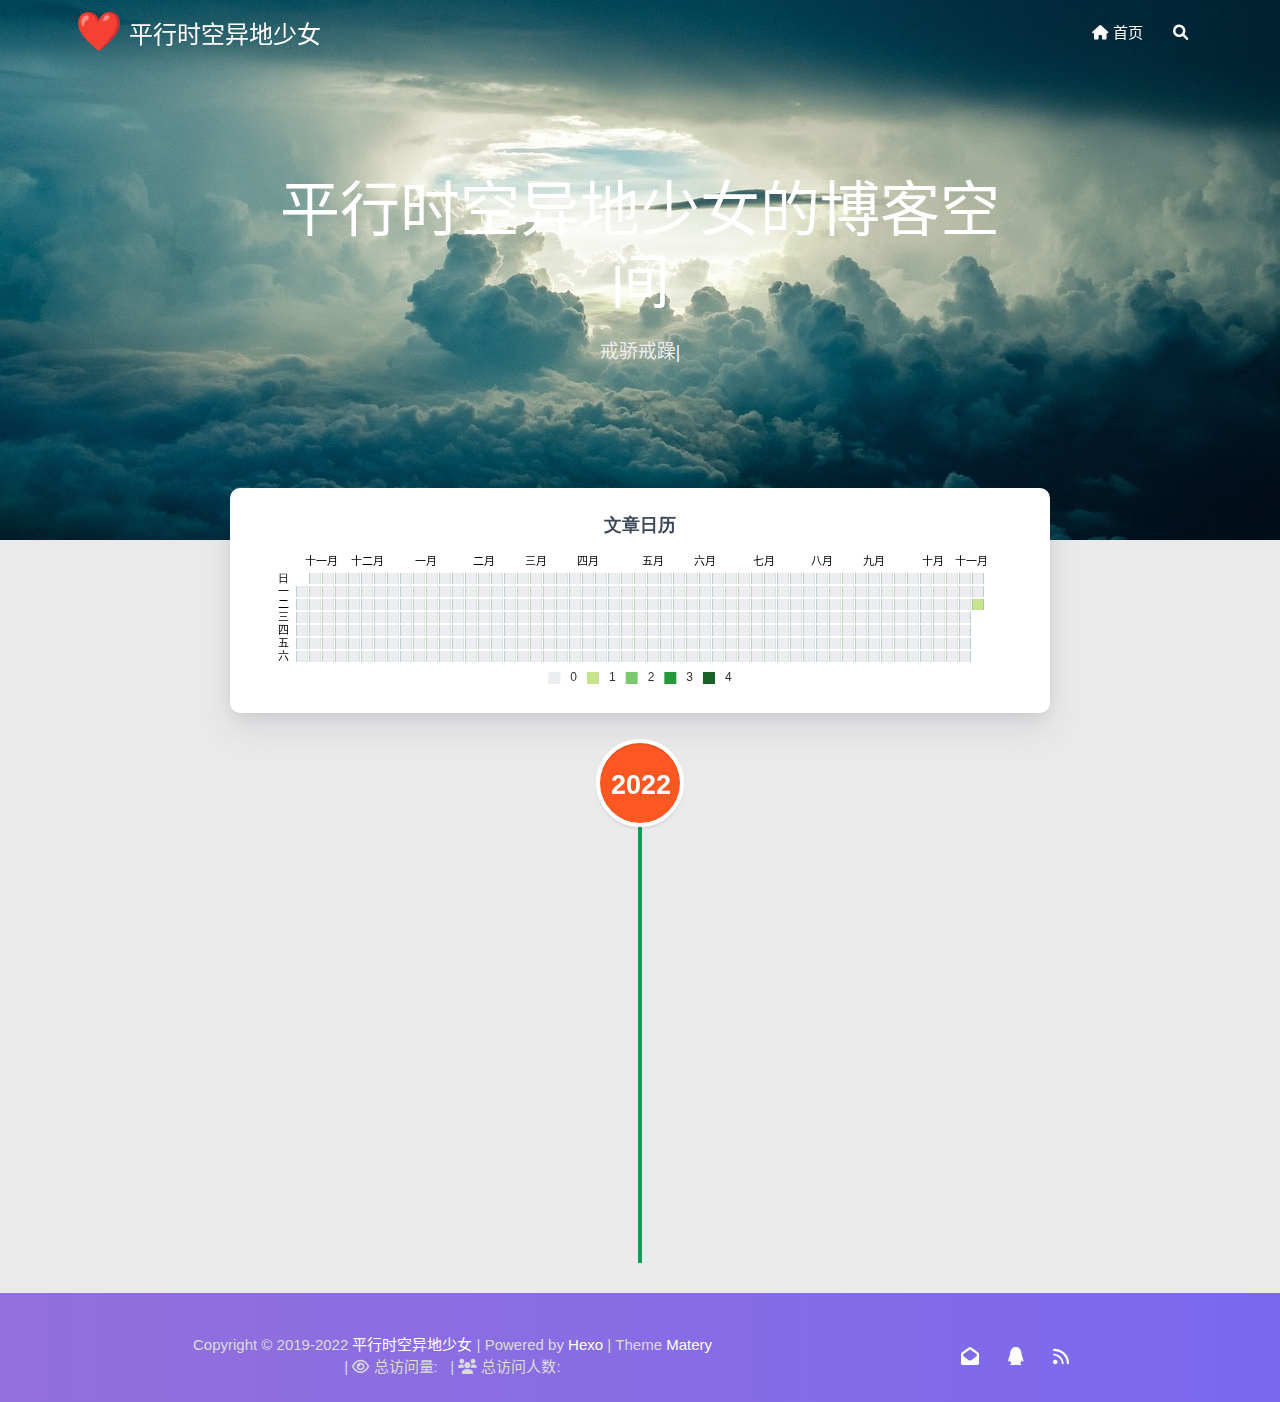
==== commit 5157868c: "Site updated: 2022-11-08 20:46:54" ====
--- a/archives/index.html
+++ b/archives/index.html
@@ -4,8 +4,8 @@
 
 <head>
     <meta charset="utf-8">
-    <meta name="keywords" content="归档, hongliBlog">
-    <meta name="description" content="hongliBlog">
+    <meta name="keywords" content="归档, 平行时空异地少女">
+    <meta name="description" content="平行时空异地少女">
     <meta http-equiv="X-UA-Compatible" content="IE=edge">
     <meta name="viewport" content="width=device-width, initial-scale=1.0, user-scalable=no">
     <meta name="renderer" content="webkit|ie-stand|ie-comp">
@@ -19,7 +19,7 @@
 
     
 
-    <title>归档 | hongliBlog</title>
+    <title>归档 | 平行时空异地少女</title>
     <link rel="icon" type="image/png" href="/favicon.png">
 
     <link rel="stylesheet" type="text/css" href="/libs/awesome/css/all.min.css">
@@ -44,7 +44,7 @@
                     
                     <img src="/medias/logo.png" class="logo-img" alt="LOGO">
                     
-                    <span class="logo-span">hongliBlog</span>
+                    <span class="logo-span">平行时空异地少女</span>
                 </a>
             </div>
             
@@ -59,72 +59,6 @@
       <i class="fas fa-home" style="zoom: 0.6;"></i>
       
       <span>首页</span>
-    </a>
-    
-  </li>
-  
-  <li class="hide-on-med-and-down nav-item">
-    
-    <a href="/tags" class="waves-effect waves-light">
-      
-      <i class="fas fa-tags" style="zoom: 0.6;"></i>
-      
-      <span>标签</span>
-    </a>
-    
-  </li>
-  
-  <li class="hide-on-med-and-down nav-item">
-    
-    <a href="/categories" class="waves-effect waves-light">
-      
-      <i class="fas fa-bookmark" style="zoom: 0.6;"></i>
-      
-      <span>分类</span>
-    </a>
-    
-  </li>
-  
-  <li class="hide-on-med-and-down nav-item">
-    
-    <a href="/archives" class="waves-effect waves-light">
-      
-      <i class="fas fa-archive" style="zoom: 0.6;"></i>
-      
-      <span>归档</span>
-    </a>
-    
-  </li>
-  
-  <li class="hide-on-med-and-down nav-item">
-    
-    <a href="/about" class="waves-effect waves-light">
-      
-      <i class="fas fa-user-circle" style="zoom: 0.6;"></i>
-      
-      <span>关于</span>
-    </a>
-    
-  </li>
-  
-  <li class="hide-on-med-and-down nav-item">
-    
-    <a href="/contact" class="waves-effect waves-light">
-      
-      <i class="fas fa-comments" style="zoom: 0.6;"></i>
-      
-      <span>留言板</span>
-    </a>
-    
-  </li>
-  
-  <li class="hide-on-med-and-down nav-item">
-    
-    <a href="/friends" class="waves-effect waves-light">
-      
-      <i class="fas fa-address-book" style="zoom: 0.6;"></i>
-      
-      <span>友情链接</span>
     </a>
     
   </li>
@@ -143,7 +77,7 @@
         
         <img src="/medias/logo.png" class="logo-img circle responsive-img">
         
-        <div class="logo-name">hongliBlog</div>
+        <div class="logo-name">平行时空异地少女</div>
         <div class="logo-desc">
             
             Never really desperate, only the lost of the soul.
@@ -164,79 +98,76 @@
           
         </li>
         
-        <li class="m-nav-item">
-	  
-		<a href="/tags" class="waves-effect waves-light">
-			
-			    <i class="fa-fw fas fa-tags"></i>
-			
-			标签
-		</a>
-          
+        
+        <li><div class="divider"></div></li>
+        <li>
+            <a href="https://github.com/blinkfox/hexo-theme-matery" class="waves-effect waves-light" target="_blank">
+                <i class="fab fa-github-square fa-fw"></i>Fork Me
+            </a>
         </li>
         
-        <li class="m-nav-item">
-	  
-		<a href="/categories" class="waves-effect waves-light">
-			
-			    <i class="fa-fw fas fa-bookmark"></i>
-			
-			分类
-		</a>
-          
-        </li>
-        
-        <li class="m-nav-item">
-	  
-		<a href="/archives" class="waves-effect waves-light">
-			
-			    <i class="fa-fw fas fa-archive"></i>
-			
-			归档
-		</a>
-          
-        </li>
-        
-        <li class="m-nav-item">
-	  
-		<a href="/about" class="waves-effect waves-light">
-			
-			    <i class="fa-fw fas fa-user-circle"></i>
-			
-			关于
-		</a>
-          
-        </li>
-        
-        <li class="m-nav-item">
-	  
-		<a href="/contact" class="waves-effect waves-light">
-			
-			    <i class="fa-fw fas fa-comments"></i>
-			
-			留言板
-		</a>
-          
-        </li>
-        
-        <li class="m-nav-item">
-	  
-		<a href="/friends" class="waves-effect waves-light">
-			
-			    <i class="fa-fw fas fa-address-book"></i>
-			
-			友情链接
-		</a>
-          
-        </li>
-        
-        
     </ul>
 </div>
 
 
         </div>
 
+        
+            <style>
+    .nav-transparent .github-corner {
+        display: none !important;
+    }
+
+    .github-corner {
+        position: absolute;
+        z-index: 10;
+        top: 0;
+        right: 0;
+        border: 0;
+        transform: scale(1.1);
+    }
+
+    .github-corner svg {
+        color: #0f9d58;
+        fill: #fff;
+        height: 64px;
+        width: 64px;
+    }
+
+    .github-corner:hover .octo-arm {
+        animation: a 0.56s ease-in-out;
+    }
+
+    .github-corner .octo-arm {
+        animation: none;
+    }
+
+    @keyframes a {
+        0%,
+        to {
+            transform: rotate(0);
+        }
+        20%,
+        60% {
+            transform: rotate(-25deg);
+        }
+        40%,
+        80% {
+            transform: rotate(10deg);
+        }
+    }
+</style>
+
+<a href="https://github.com/blinkfox/hexo-theme-matery" class="github-corner tooltipped hide-on-med-and-down" target="_blank"
+   data-tooltip="Fork Me" data-position="left" data-delay="50">
+    <svg viewBox="0 0 250 250" aria-hidden="true">
+        <path d="M0,0 L115,115 L130,115 L142,142 L250,250 L250,0 Z"></path>
+        <path d="M128.3,109.0 C113.8,99.7 119.0,89.6 119.0,89.6 C122.0,82.7 120.5,78.6 120.5,78.6 C119.2,72.0 123.4,76.3 123.4,76.3 C127.3,80.9 125.5,87.3 125.5,87.3 C122.9,97.6 130.6,101.9 134.4,103.2"
+              fill="currentColor" style="transform-origin: 130px 106px;" class="octo-arm"></path>
+        <path d="M115.0,115.0 C114.9,115.1 118.7,116.5 119.8,115.4 L133.7,101.6 C136.9,99.2 139.9,98.4 142.2,98.6 C133.8,88.0 127.5,74.4 143.8,58.0 C148.5,53.4 154.0,51.2 159.7,51.0 C160.3,49.4 163.2,43.6 171.4,40.1 C171.4,40.1 176.1,42.5 178.8,56.2 C183.1,58.6 187.2,61.8 190.9,65.4 C194.5,69.0 197.7,73.2 200.1,77.6 C213.8,80.2 216.3,84.9 216.3,84.9 C212.7,93.1 206.9,96.0 205.4,96.6 C205.1,102.4 203.0,107.8 198.3,112.5 C181.9,128.9 168.3,122.5 157.7,114.1 C157.9,116.9 156.7,120.9 152.7,124.9 L141.0,136.5 C139.8,137.7 141.6,141.9 141.8,141.8 Z"
+              fill="currentColor" class="octo-body"></path>
+    </svg>
+</a>
         
     </nav>
 
@@ -249,7 +180,7 @@
         <div class="brand">
             <div class="title center-align">
                 
-                泓利的博客空间
+                平行时空异地少女的博客空间
                 
             </div>
 
@@ -261,13 +192,7 @@
                     var typed = new Typed("#subtitle", {
                         strings: [ 
                             
-                                "从来没有真正的绝境, 只有心灵的迷途",
-                            
-                                "Never really desperate, only the lost of the soul",
-                            
                                 "戒骄戒躁 静心沉淀 温柔上进 善良乐观",
-                            
-                                "Guard against arrogance and rashness, calm precipitation, gentle, aspirant, kind and optimistic",
                             
                         ],
                         startDelay: 300,
@@ -372,7 +297,7 @@
             type: 'heatmap',
             coordinateSystem: 'calendar',
             calendarIndex: 0,
-            data: [["2021-11-08", 0], ["2021-11-09", 0], ["2021-11-10", 0], ["2021-11-11", 0], ["2021-11-12", 0], ["2021-11-13", 0], ["2021-11-14", 0], ["2021-11-15", 0], ["2021-11-16", 0], ["2021-11-17", 0], ["2021-11-18", 0], ["2021-11-19", 0], ["2021-11-20", 0], ["2021-11-21", 0], ["2021-11-22", 0], ["2021-11-23", 0], ["2021-11-24", 0], ["2021-11-25", 0], ["2021-11-26", 0], ["2021-11-27", 0], ["2021-11-28", 0], ["2021-11-29", 0], ["2021-11-30", 0], ["2021-12-01", 0], ["2021-12-02", 0], ["2021-12-03", 0], ["2021-12-04", 0], ["2021-12-05", 0], ["2021-12-06", 0], ["2021-12-07", 0], ["2021-12-08", 0], ["2021-12-09", 0], ["2021-12-10", 0], ["2021-12-11", 0], ["2021-12-12", 0], ["2021-12-13", 0], ["2021-12-14", 0], ["2021-12-15", 0], ["2021-12-16", 0], ["2021-12-17", 0], ["2021-12-18", 0], ["2021-12-19", 0], ["2021-12-20", 0], ["2021-12-21", 0], ["2021-12-22", 0], ["2021-12-23", 0], ["2021-12-24", 0], ["2021-12-25", 0], ["2021-12-26", 0], ["2021-12-27", 0], ["2021-12-28", 0], ["2021-12-29", 0], ["2021-12-30", 0], ["2021-12-31", 0], ["2022-01-01", 0], ["2022-01-02", 0], ["2022-01-03", 0], ["2022-01-04", 0], ["2022-01-05", 0], ["2022-01-06", 0], ["2022-01-07", 0], ["2022-01-08", 0], ["2022-01-09", 0], ["2022-01-10", 0], ["2022-01-11", 0], ["2022-01-12", 0], ["2022-01-13", 0], ["2022-01-14", 0], ["2022-01-15", 0], ["2022-01-16", 0], ["2022-01-17", 0], ["2022-01-18", 0], ["2022-01-19", 0], ["2022-01-20", 0], ["2022-01-21", 0], ["2022-01-22", 0], ["2022-01-23", 0], ["2022-01-24", 0], ["2022-01-25", 0], ["2022-01-26", 0], ["2022-01-27", 0], ["2022-01-28", 0], ["2022-01-29", 0], ["2022-01-30", 0], ["2022-01-31", 0], ["2022-02-01", 0], ["2022-02-02", 0], ["2022-02-03", 0], ["2022-02-04", 0], ["2022-02-05", 0], ["2022-02-06", 0], ["2022-02-07", 0], ["2022-02-08", 0], ["2022-02-09", 0], ["2022-02-10", 0], ["2022-02-11", 0], ["2022-02-12", 0], ["2022-02-13", 0], ["2022-02-14", 0], ["2022-02-15", 0], ["2022-02-16", 0], ["2022-02-17", 0], ["2022-02-18", 0], ["2022-02-19", 0], ["2022-02-20", 0], ["2022-02-21", 0], ["2022-02-22", 0], ["2022-02-23", 0], ["2022-02-24", 0], ["2022-02-25", 0], ["2022-02-26", 0], ["2022-02-27", 0], ["2022-02-28", 0], ["2022-03-01", 0], ["2022-03-02", 0], ["2022-03-03", 0], ["2022-03-04", 0], ["2022-03-05", 0], ["2022-03-06", 0], ["2022-03-07", 0], ["2022-03-08", 0], ["2022-03-09", 0], ["2022-03-10", 0], ["2022-03-11", 0], ["2022-03-12", 0], ["2022-03-13", 0], ["2022-03-14", 0], ["2022-03-15", 0], ["2022-03-16", 0], ["2022-03-17", 0], ["2022-03-18", 0], ["2022-03-19", 0], ["2022-03-20", 0], ["2022-03-21", 0], ["2022-03-22", 0], ["2022-03-23", 0], ["2022-03-24", 0], ["2022-03-25", 0], ["2022-03-26", 0], ["2022-03-27", 0], ["2022-03-28", 0], ["2022-03-29", 0], ["2022-03-30", 0], ["2022-03-31", 0], ["2022-04-01", 0], ["2022-04-02", 0], ["2022-04-03", 0], ["2022-04-04", 0], ["2022-04-05", 0], ["2022-04-06", 0], ["2022-04-07", 0], ["2022-04-08", 0], ["2022-04-09", 0], ["2022-04-10", 0], ["2022-04-11", 0], ["2022-04-12", 0], ["2022-04-13", 0], ["2022-04-14", 0], ["2022-04-15", 0], ["2022-04-16", 0], ["2022-04-17", 0], ["2022-04-18", 0], ["2022-04-19", 0], ["2022-04-20", 0], ["2022-04-21", 0], ["2022-04-22", 0], ["2022-04-23", 0], ["2022-04-24", 0], ["2022-04-25", 0], ["2022-04-26", 0], ["2022-04-27", 0], ["2022-04-28", 0], ["2022-04-29", 0], ["2022-04-30", 0], ["2022-05-01", 0], ["2022-05-02", 0], ["2022-05-03", 0], ["2022-05-04", 0], ["2022-05-05", 0], ["2022-05-06", 0], ["2022-05-07", 0], ["2022-05-08", 0], ["2022-05-09", 0], ["2022-05-10", 0], ["2022-05-11", 0], ["2022-05-12", 0], ["2022-05-13", 0], ["2022-05-14", 0], ["2022-05-15", 0], ["2022-05-16", 0], ["2022-05-17", 0], ["2022-05-18", 0], ["2022-05-19", 0], ["2022-05-20", 0], ["2022-05-21", 0], ["2022-05-22", 0], ["2022-05-23", 0], ["2022-05-24", 0], ["2022-05-25", 0], ["2022-05-26", 0], ["2022-05-27", 0], ["2022-05-28", 0], ["2022-05-29", 0], ["2022-05-30", 0], ["2022-05-31", 0], ["2022-06-01", 0], ["2022-06-02", 0], ["2022-06-03", 0], ["2022-06-04", 0], ["2022-06-05", 0], ["2022-06-06", 0], ["2022-06-07", 0], ["2022-06-08", 0], ["2022-06-09", 0], ["2022-06-10", 1], ["2022-06-11", 0], ["2022-06-12", 0], ["2022-06-13", 0], ["2022-06-14", 0], ["2022-06-15", 0], ["2022-06-16", 0], ["2022-06-17", 0], ["2022-06-18", 0], ["2022-06-19", 0], ["2022-06-20", 0], ["2022-06-21", 0], ["2022-06-22", 0], ["2022-06-23", 0], ["2022-06-24", 0], ["2022-06-25", 0], ["2022-06-26", 0], ["2022-06-27", 0], ["2022-06-28", 0], ["2022-06-29", 0], ["2022-06-30", 0], ["2022-07-01", 0], ["2022-07-02", 0], ["2022-07-03", 0], ["2022-07-04", 0], ["2022-07-05", 0], ["2022-07-06", 0], ["2022-07-07", 0], ["2022-07-08", 0], ["2022-07-09", 0], ["2022-07-10", 0], ["2022-07-11", 0], ["2022-07-12", 0], ["2022-07-13", 0], ["2022-07-14", 0], ["2022-07-15", 0], ["2022-07-16", 0], ["2022-07-17", 0], ["2022-07-18", 0], ["2022-07-19", 0], ["2022-07-20", 0], ["2022-07-21", 0], ["2022-07-22", 0], ["2022-07-23", 0], ["2022-07-24", 0], ["2022-07-25", 0], ["2022-07-26", 0], ["2022-07-27", 0], ["2022-07-28", 0], ["2022-07-29", 0], ["2022-07-30", 0], ["2022-07-31", 0], ["2022-08-01", 0], ["2022-08-02", 0], ["2022-08-03", 0], ["2022-08-04", 0], ["2022-08-05", 0], ["2022-08-06", 0], ["2022-08-07", 0], ["2022-08-08", 0], ["2022-08-09", 0], ["2022-08-10", 0], ["2022-08-11", 0], ["2022-08-12", 0], ["2022-08-13", 0], ["2022-08-14", 0], ["2022-08-15", 0], ["2022-08-16", 0], ["2022-08-17", 0], ["2022-08-18", 0], ["2022-08-19", 0], ["2022-08-20", 0], ["2022-08-21", 0], ["2022-08-22", 0], ["2022-08-23", 0], ["2022-08-24", 0], ["2022-08-25", 0], ["2022-08-26", 0], ["2022-08-27", 0], ["2022-08-28", 0], ["2022-08-29", 0], ["2022-08-30", 0], ["2022-08-31", 0], ["2022-09-01", 0], ["2022-09-02", 0], ["2022-09-03", 0], ["2022-09-04", 0], ["2022-09-05", 0], ["2022-09-06", 0], ["2022-09-07", 0], ["2022-09-08", 0], ["2022-09-09", 0], ["2022-09-10", 0], ["2022-09-11", 0], ["2022-09-12", 0], ["2022-09-13", 0], ["2022-09-14", 0], ["2022-09-15", 0], ["2022-09-16", 0], ["2022-09-17", 0], ["2022-09-18", 0], ["2022-09-19", 0], ["2022-09-20", 0], ["2022-09-21", 0], ["2022-09-22", 0], ["2022-09-23", 0], ["2022-09-24", 0], ["2022-09-25", 0], ["2022-09-26", 0], ["2022-09-27", 0], ["2022-09-28", 0], ["2022-09-29", 0], ["2022-09-30", 0], ["2022-10-01", 0], ["2022-10-02", 0], ["2022-10-03", 0], ["2022-10-04", 0], ["2022-10-05", 0], ["2022-10-06", 0], ["2022-10-07", 0], ["2022-10-08", 0], ["2022-10-09", 0], ["2022-10-10", 0], ["2022-10-11", 0], ["2022-10-12", 0], ["2022-10-13", 0], ["2022-10-14", 0], ["2022-10-15", 0], ["2022-10-16", 0], ["2022-10-17", 0], ["2022-10-18", 0], ["2022-10-19", 0], ["2022-10-20", 0], ["2022-10-21", 0], ["2022-10-22", 0], ["2022-10-23", 0], ["2022-10-24", 0], ["2022-10-25", 0], ["2022-10-26", 0], ["2022-10-27", 0], ["2022-10-28", 0], ["2022-10-29", 0], ["2022-10-30", 0], ["2022-10-31", 0], ["2022-11-01", 0], ["2022-11-02", 0], ["2022-11-03", 0], ["2022-11-04", 0], ["2022-11-05", 0], ["2022-11-06", 0], ["2022-11-07", 0], ["2022-11-08", 0]]
+            data: [["2021-11-08", 0], ["2021-11-09", 0], ["2021-11-10", 0], ["2021-11-11", 0], ["2021-11-12", 0], ["2021-11-13", 0], ["2021-11-14", 0], ["2021-11-15", 0], ["2021-11-16", 0], ["2021-11-17", 0], ["2021-11-18", 0], ["2021-11-19", 0], ["2021-11-20", 0], ["2021-11-21", 0], ["2021-11-22", 0], ["2021-11-23", 0], ["2021-11-24", 0], ["2021-11-25", 0], ["2021-11-26", 0], ["2021-11-27", 0], ["2021-11-28", 0], ["2021-11-29", 0], ["2021-11-30", 0], ["2021-12-01", 0], ["2021-12-02", 0], ["2021-12-03", 0], ["2021-12-04", 0], ["2021-12-05", 0], ["2021-12-06", 0], ["2021-12-07", 0], ["2021-12-08", 0], ["2021-12-09", 0], ["2021-12-10", 0], ["2021-12-11", 0], ["2021-12-12", 0], ["2021-12-13", 0], ["2021-12-14", 0], ["2021-12-15", 0], ["2021-12-16", 0], ["2021-12-17", 0], ["2021-12-18", 0], ["2021-12-19", 0], ["2021-12-20", 0], ["2021-12-21", 0], ["2021-12-22", 0], ["2021-12-23", 0], ["2021-12-24", 0], ["2021-12-25", 0], ["2021-12-26", 0], ["2021-12-27", 0], ["2021-12-28", 0], ["2021-12-29", 0], ["2021-12-30", 0], ["2021-12-31", 0], ["2022-01-01", 0], ["2022-01-02", 0], ["2022-01-03", 0], ["2022-01-04", 0], ["2022-01-05", 0], ["2022-01-06", 0], ["2022-01-07", 0], ["2022-01-08", 0], ["2022-01-09", 0], ["2022-01-10", 0], ["2022-01-11", 0], ["2022-01-12", 0], ["2022-01-13", 0], ["2022-01-14", 0], ["2022-01-15", 0], ["2022-01-16", 0], ["2022-01-17", 0], ["2022-01-18", 0], ["2022-01-19", 0], ["2022-01-20", 0], ["2022-01-21", 0], ["2022-01-22", 0], ["2022-01-23", 0], ["2022-01-24", 0], ["2022-01-25", 0], ["2022-01-26", 0], ["2022-01-27", 0], ["2022-01-28", 0], ["2022-01-29", 0], ["2022-01-30", 0], ["2022-01-31", 0], ["2022-02-01", 0], ["2022-02-02", 0], ["2022-02-03", 0], ["2022-02-04", 0], ["2022-02-05", 0], ["2022-02-06", 0], ["2022-02-07", 0], ["2022-02-08", 0], ["2022-02-09", 0], ["2022-02-10", 0], ["2022-02-11", 0], ["2022-02-12", 0], ["2022-02-13", 0], ["2022-02-14", 0], ["2022-02-15", 0], ["2022-02-16", 0], ["2022-02-17", 0], ["2022-02-18", 0], ["2022-02-19", 0], ["2022-02-20", 0], ["2022-02-21", 0], ["2022-02-22", 0], ["2022-02-23", 0], ["2022-02-24", 0], ["2022-02-25", 0], ["2022-02-26", 0], ["2022-02-27", 0], ["2022-02-28", 0], ["2022-03-01", 0], ["2022-03-02", 0], ["2022-03-03", 0], ["2022-03-04", 0], ["2022-03-05", 0], ["2022-03-06", 0], ["2022-03-07", 0], ["2022-03-08", 0], ["2022-03-09", 0], ["2022-03-10", 0], ["2022-03-11", 0], ["2022-03-12", 0], ["2022-03-13", 0], ["2022-03-14", 0], ["2022-03-15", 0], ["2022-03-16", 0], ["2022-03-17", 0], ["2022-03-18", 0], ["2022-03-19", 0], ["2022-03-20", 0], ["2022-03-21", 0], ["2022-03-22", 0], ["2022-03-23", 0], ["2022-03-24", 0], ["2022-03-25", 0], ["2022-03-26", 0], ["2022-03-27", 0], ["2022-03-28", 0], ["2022-03-29", 0], ["2022-03-30", 0], ["2022-03-31", 0], ["2022-04-01", 0], ["2022-04-02", 0], ["2022-04-03", 0], ["2022-04-04", 0], ["2022-04-05", 0], ["2022-04-06", 0], ["2022-04-07", 0], ["2022-04-08", 0], ["2022-04-09", 0], ["2022-04-10", 0], ["2022-04-11", 0], ["2022-04-12", 0], ["2022-04-13", 0], ["2022-04-14", 0], ["2022-04-15", 0], ["2022-04-16", 0], ["2022-04-17", 0], ["2022-04-18", 0], ["2022-04-19", 0], ["2022-04-20", 0], ["2022-04-21", 0], ["2022-04-22", 0], ["2022-04-23", 0], ["2022-04-24", 0], ["2022-04-25", 0], ["2022-04-26", 0], ["2022-04-27", 0], ["2022-04-28", 0], ["2022-04-29", 0], ["2022-04-30", 0], ["2022-05-01", 0], ["2022-05-02", 0], ["2022-05-03", 0], ["2022-05-04", 0], ["2022-05-05", 0], ["2022-05-06", 0], ["2022-05-07", 0], ["2022-05-08", 0], ["2022-05-09", 0], ["2022-05-10", 0], ["2022-05-11", 0], ["2022-05-12", 0], ["2022-05-13", 0], ["2022-05-14", 0], ["2022-05-15", 0], ["2022-05-16", 0], ["2022-05-17", 0], ["2022-05-18", 0], ["2022-05-19", 0], ["2022-05-20", 0], ["2022-05-21", 0], ["2022-05-22", 0], ["2022-05-23", 0], ["2022-05-24", 0], ["2022-05-25", 0], ["2022-05-26", 0], ["2022-05-27", 0], ["2022-05-28", 0], ["2022-05-29", 0], ["2022-05-30", 0], ["2022-05-31", 0], ["2022-06-01", 0], ["2022-06-02", 0], ["2022-06-03", 0], ["2022-06-04", 0], ["2022-06-05", 0], ["2022-06-06", 0], ["2022-06-07", 0], ["2022-06-08", 0], ["2022-06-09", 0], ["2022-06-10", 0], ["2022-06-11", 0], ["2022-06-12", 0], ["2022-06-13", 0], ["2022-06-14", 0], ["2022-06-15", 0], ["2022-06-16", 0], ["2022-06-17", 0], ["2022-06-18", 0], ["2022-06-19", 0], ["2022-06-20", 0], ["2022-06-21", 0], ["2022-06-22", 0], ["2022-06-23", 0], ["2022-06-24", 0], ["2022-06-25", 0], ["2022-06-26", 0], ["2022-06-27", 0], ["2022-06-28", 0], ["2022-06-29", 0], ["2022-06-30", 0], ["2022-07-01", 0], ["2022-07-02", 0], ["2022-07-03", 0], ["2022-07-04", 0], ["2022-07-05", 0], ["2022-07-06", 0], ["2022-07-07", 0], ["2022-07-08", 0], ["2022-07-09", 0], ["2022-07-10", 0], ["2022-07-11", 0], ["2022-07-12", 0], ["2022-07-13", 0], ["2022-07-14", 0], ["2022-07-15", 0], ["2022-07-16", 0], ["2022-07-17", 0], ["2022-07-18", 0], ["2022-07-19", 0], ["2022-07-20", 0], ["2022-07-21", 0], ["2022-07-22", 0], ["2022-07-23", 0], ["2022-07-24", 0], ["2022-07-25", 0], ["2022-07-26", 0], ["2022-07-27", 0], ["2022-07-28", 0], ["2022-07-29", 0], ["2022-07-30", 0], ["2022-07-31", 0], ["2022-08-01", 0], ["2022-08-02", 0], ["2022-08-03", 0], ["2022-08-04", 0], ["2022-08-05", 0], ["2022-08-06", 0], ["2022-08-07", 0], ["2022-08-08", 0], ["2022-08-09", 0], ["2022-08-10", 0], ["2022-08-11", 0], ["2022-08-12", 0], ["2022-08-13", 0], ["2022-08-14", 0], ["2022-08-15", 0], ["2022-08-16", 0], ["2022-08-17", 0], ["2022-08-18", 0], ["2022-08-19", 0], ["2022-08-20", 0], ["2022-08-21", 0], ["2022-08-22", 0], ["2022-08-23", 0], ["2022-08-24", 0], ["2022-08-25", 0], ["2022-08-26", 0], ["2022-08-27", 0], ["2022-08-28", 0], ["2022-08-29", 0], ["2022-08-30", 0], ["2022-08-31", 0], ["2022-09-01", 0], ["2022-09-02", 0], ["2022-09-03", 0], ["2022-09-04", 0], ["2022-09-05", 0], ["2022-09-06", 0], ["2022-09-07", 0], ["2022-09-08", 0], ["2022-09-09", 0], ["2022-09-10", 0], ["2022-09-11", 0], ["2022-09-12", 0], ["2022-09-13", 0], ["2022-09-14", 0], ["2022-09-15", 0], ["2022-09-16", 0], ["2022-09-17", 0], ["2022-09-18", 0], ["2022-09-19", 0], ["2022-09-20", 0], ["2022-09-21", 0], ["2022-09-22", 0], ["2022-09-23", 0], ["2022-09-24", 0], ["2022-09-25", 0], ["2022-09-26", 0], ["2022-09-27", 0], ["2022-09-28", 0], ["2022-09-29", 0], ["2022-09-30", 0], ["2022-10-01", 0], ["2022-10-02", 0], ["2022-10-03", 0], ["2022-10-04", 0], ["2022-10-05", 0], ["2022-10-06", 0], ["2022-10-07", 0], ["2022-10-08", 0], ["2022-10-09", 0], ["2022-10-10", 0], ["2022-10-11", 0], ["2022-10-12", 0], ["2022-10-13", 0], ["2022-10-14", 0], ["2022-10-15", 0], ["2022-10-16", 0], ["2022-10-17", 0], ["2022-10-18", 0], ["2022-10-19", 0], ["2022-10-20", 0], ["2022-10-21", 0], ["2022-10-22", 0], ["2022-10-23", 0], ["2022-10-24", 0], ["2022-10-25", 0], ["2022-10-26", 0], ["2022-10-27", 0], ["2022-10-28", 0], ["2022-10-29", 0], ["2022-10-30", 0], ["2022-10-31", 0], ["2022-11-01", 0], ["2022-11-02", 0], ["2022-11-03", 0], ["2022-11-04", 0], ["2022-11-05", 0], ["2022-11-06", 0], ["2022-11-07", 0], ["2022-11-08", 1]]
         }]
 
     };
@@ -400,18 +325,18 @@
             
             
             <div class="cd-timeline-img month" data-aos="zoom-in-up">
-                <a href="/archives/2022/06">06</a>
+                <a href="/archives/2022/11">11</a>
             </div>
             
 
             
             <div class="cd-timeline-img day" data-aos="zoom-in-up">
-                <span>10</span>
+                <span>08</span>
             </div>
             <article class="cd-timeline-content" data-aos="fade-up">
                 <div class="article col s12 m6">
                     <div class="card">
-                        <a href="/2022/06/10/hello-world/">
+                        <a href="/2022/11/08/hello/">
                             <div class="card-image">
                                 
                                 
@@ -428,12 +353,12 @@
                             </div>
                             <div class="publish-info">
                                 <span class="publish-date">
-                                    <i class="far fa-clock fa-fw icon-date"></i>2022-06-10
+                                    <i class="far fa-clock fa-fw icon-date"></i>2022-11-08
                                 </span>
                                 <span class="publish-author">
                                     
                                     <i class="fas fa-user fa-fw"></i>
-                                    陈泓利
+                                    平行时空异地少女
                                     
                                 </span>
                             </div>
@@ -490,9 +415,9 @@
         <meting-js class="col l8 offset-l2 m10 offset-m1 s12"
                    server="netease"
                    type="playlist"
-                   id="2180120276"
+                   id="503838841"
                    fixed='true'
-                   autoplay='true'
+                   autoplay='false'
                    theme='#42b983'
                    loop='all'
                    order='random'
@@ -516,13 +441,10 @@
             
                 <span id="year">2019-2022</span>
             
-            <a href="/about" target="_blank">陈泓利</a>
+            <a href="/about" target="_blank">平行时空异地少女</a>
             |&nbsp;Powered by&nbsp;<a href="https://hexo.io/" target="_blank">Hexo</a>
             |&nbsp;Theme&nbsp;<a href="https://github.com/blinkfox/hexo-theme-matery" target="_blank">Matery</a>
             <br>
-            
-                &nbsp;<i class="fas fa-chart-area"></i>&nbsp;站点总字数:&nbsp;<span
-                        class="white-color">8</span>
             
             
             
@@ -548,13 +470,9 @@
             
         </div>
         <div class="col s12 m4 l4 social-link social-statis">
-    <a href="https://github.com/hongli1014" class="tooltipped" target="_blank" data-tooltip="访问我的GitHub" data-position="top" data-delay="50">
-        <i class="fab fa-github"></i>
-    </a>
-
-
-
-    <a href="mailto:918835983@qq.com" class="tooltipped" target="_blank" data-tooltip="邮件联系我" data-position="top" data-delay="50">
+
+
+    <a href="mailto:1181062873@qq.com" class="tooltipped" target="_blank" data-tooltip="邮件联系我" data-position="top" data-delay="50">
         <i class="fas fa-envelope-open"></i>
     </a>
 
@@ -564,7 +482,7 @@
 
 
 
-    <a href="tencent://AddContact/?fromId=50&fromSubId=1&subcmd=all&uin=918835983" class="tooltipped" target="_blank" data-tooltip="QQ联系我: 918835983" data-position="top" data-delay="50">
+    <a href="tencent://AddContact/?fromId=50&fromSubId=1&subcmd=all&uin=1181062873" class="tooltipped" target="_blank" data-tooltip="QQ联系我: 1181062873" data-position="top" data-delay="50">
         <i class="fab fa-qq"></i>
     </a>
 
@@ -573,6 +491,10 @@
 
 
 
+
+    <a href="/atom.xml" class="tooltipped" target="_blank" data-tooltip="RSS 订阅" data-position="top" data-delay="50">
+        <i class="fas fa-rss"></i>
+    </a>
 
 </div>
     </div>
@@ -710,6 +632,10 @@
     <!-- 鼠标星星特效 -->
     
 
+     
+        <script src="https://ssl.captcha.qq.com/TCaptcha.js"></script>
+        <script src="/libs/others/TencentCaptcha.js"></script>
+        <button id="TencentCaptcha" data-appid="xxxxxxxxxx" data-cbfn="callback" type="button" hidden></button>
     
 
     <!-- Baidu Analytics -->
--- a/css/matery.css
+++ b/css/matery.css
@@ -241,7 +241,7 @@
 }
 
 .bg-color {
-    background-image: linear-gradient(to right, #4cbf30 0%, #0f9d58 100%);
+    background-image: linear-gradient(to right, #9370DB 0%, #7B68EE 100%);
 }
 
 .text-color {
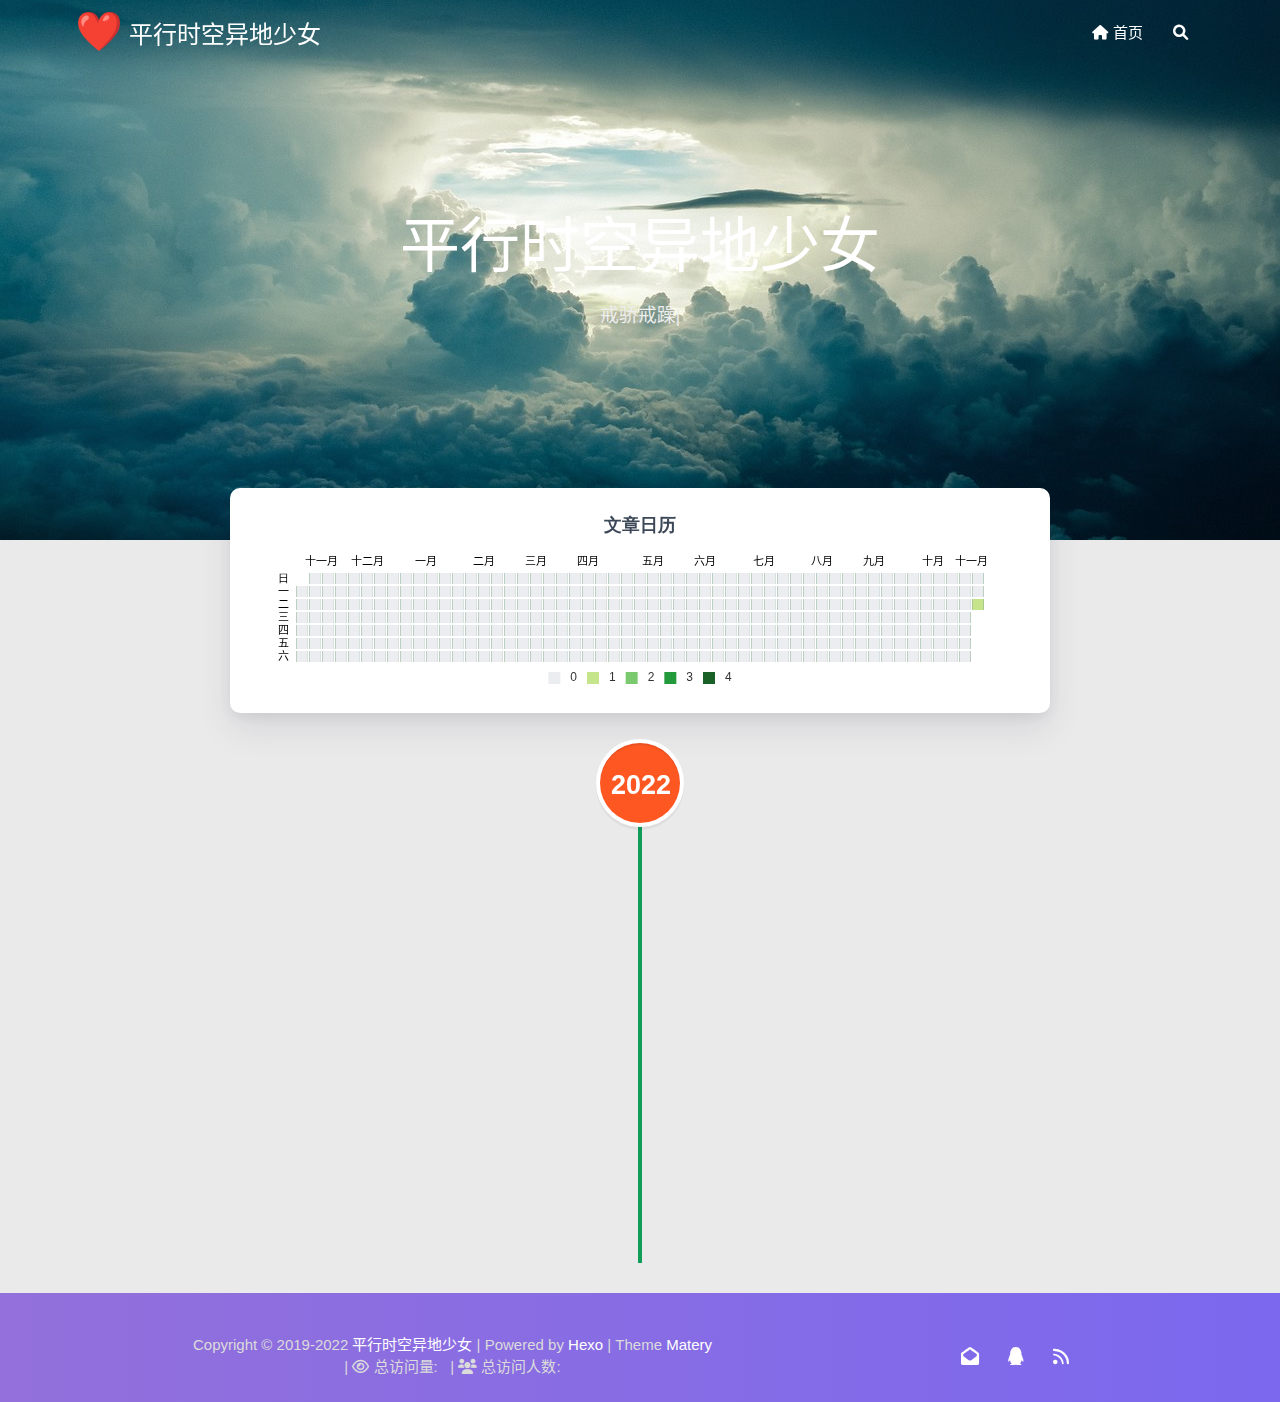
==== commit ad2438ab: "Site updated: 2022-11-08 20:53:30" ====
--- a/archives/index.html
+++ b/archives/index.html
@@ -180,7 +180,7 @@
         <div class="brand">
             <div class="title center-align">
                 
-                平行时空异地少女的博客空间
+                平行时空异地少女
                 
             </div>
 
